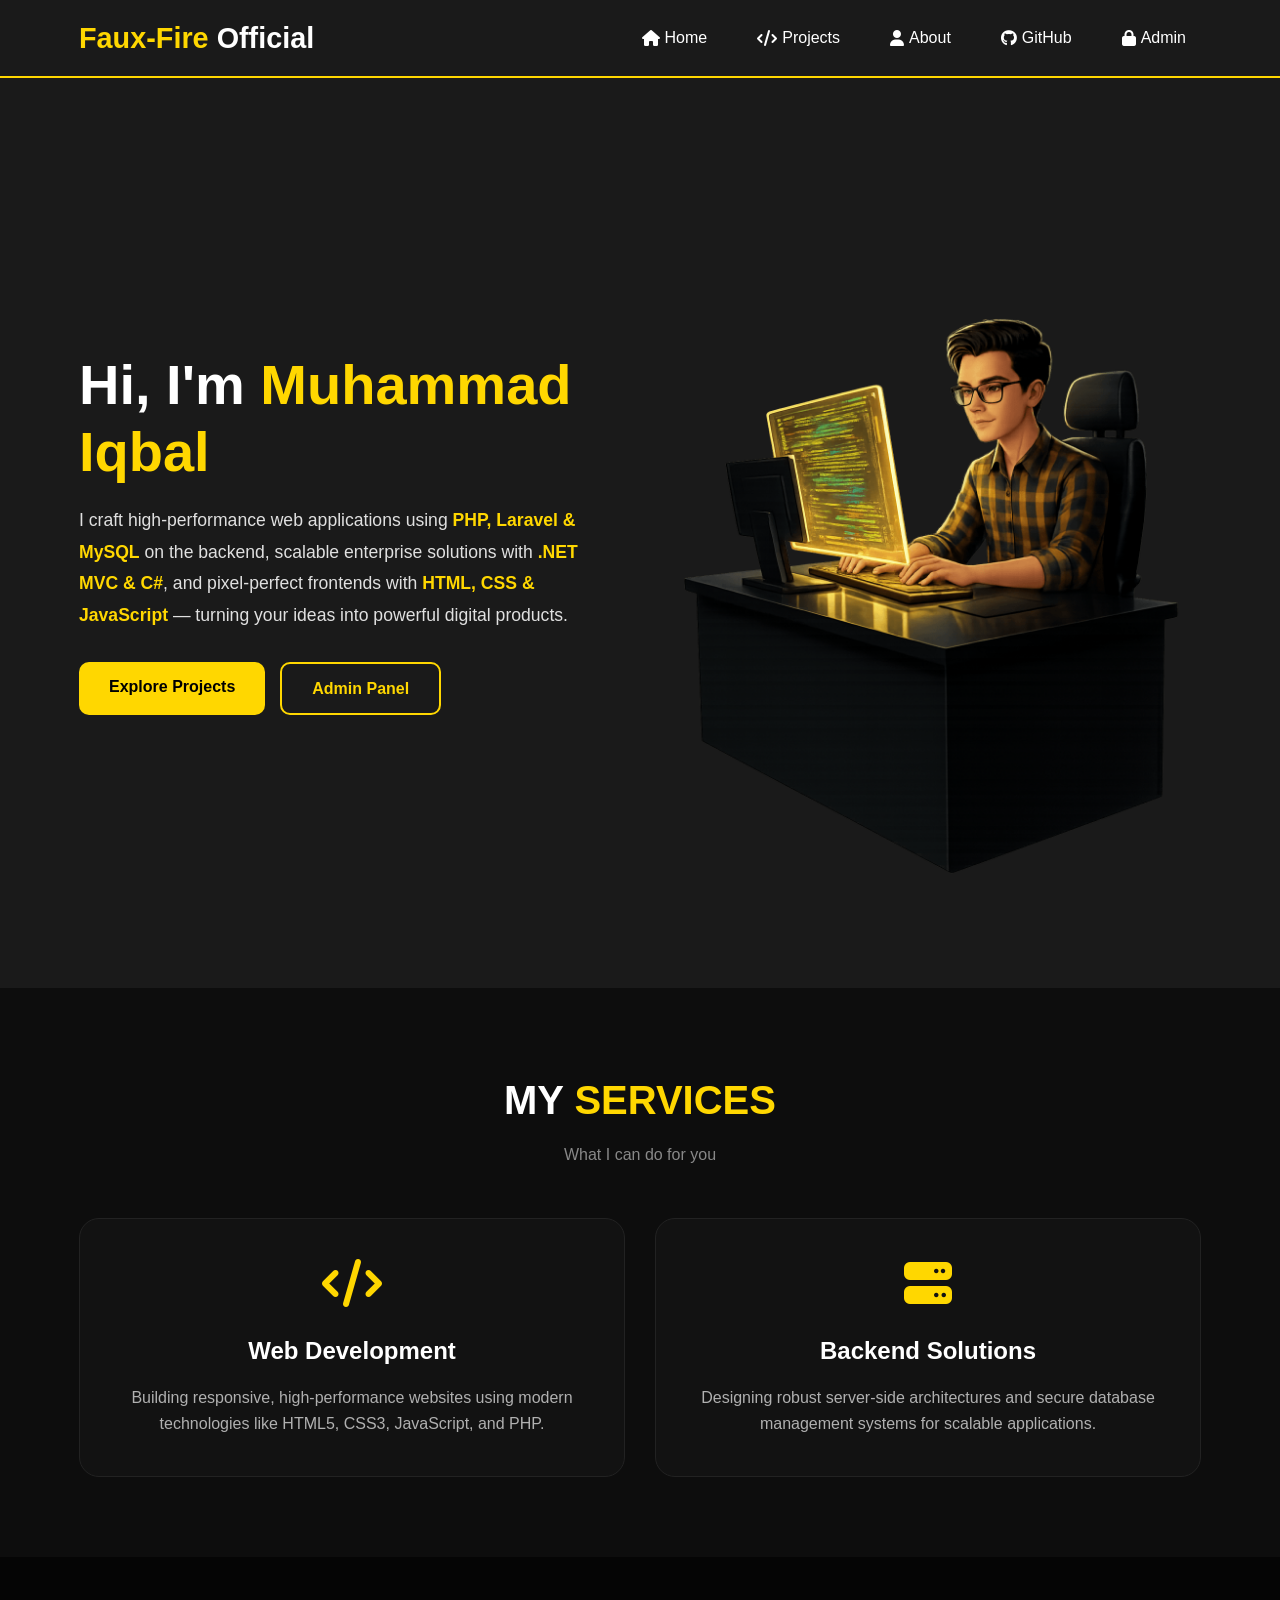
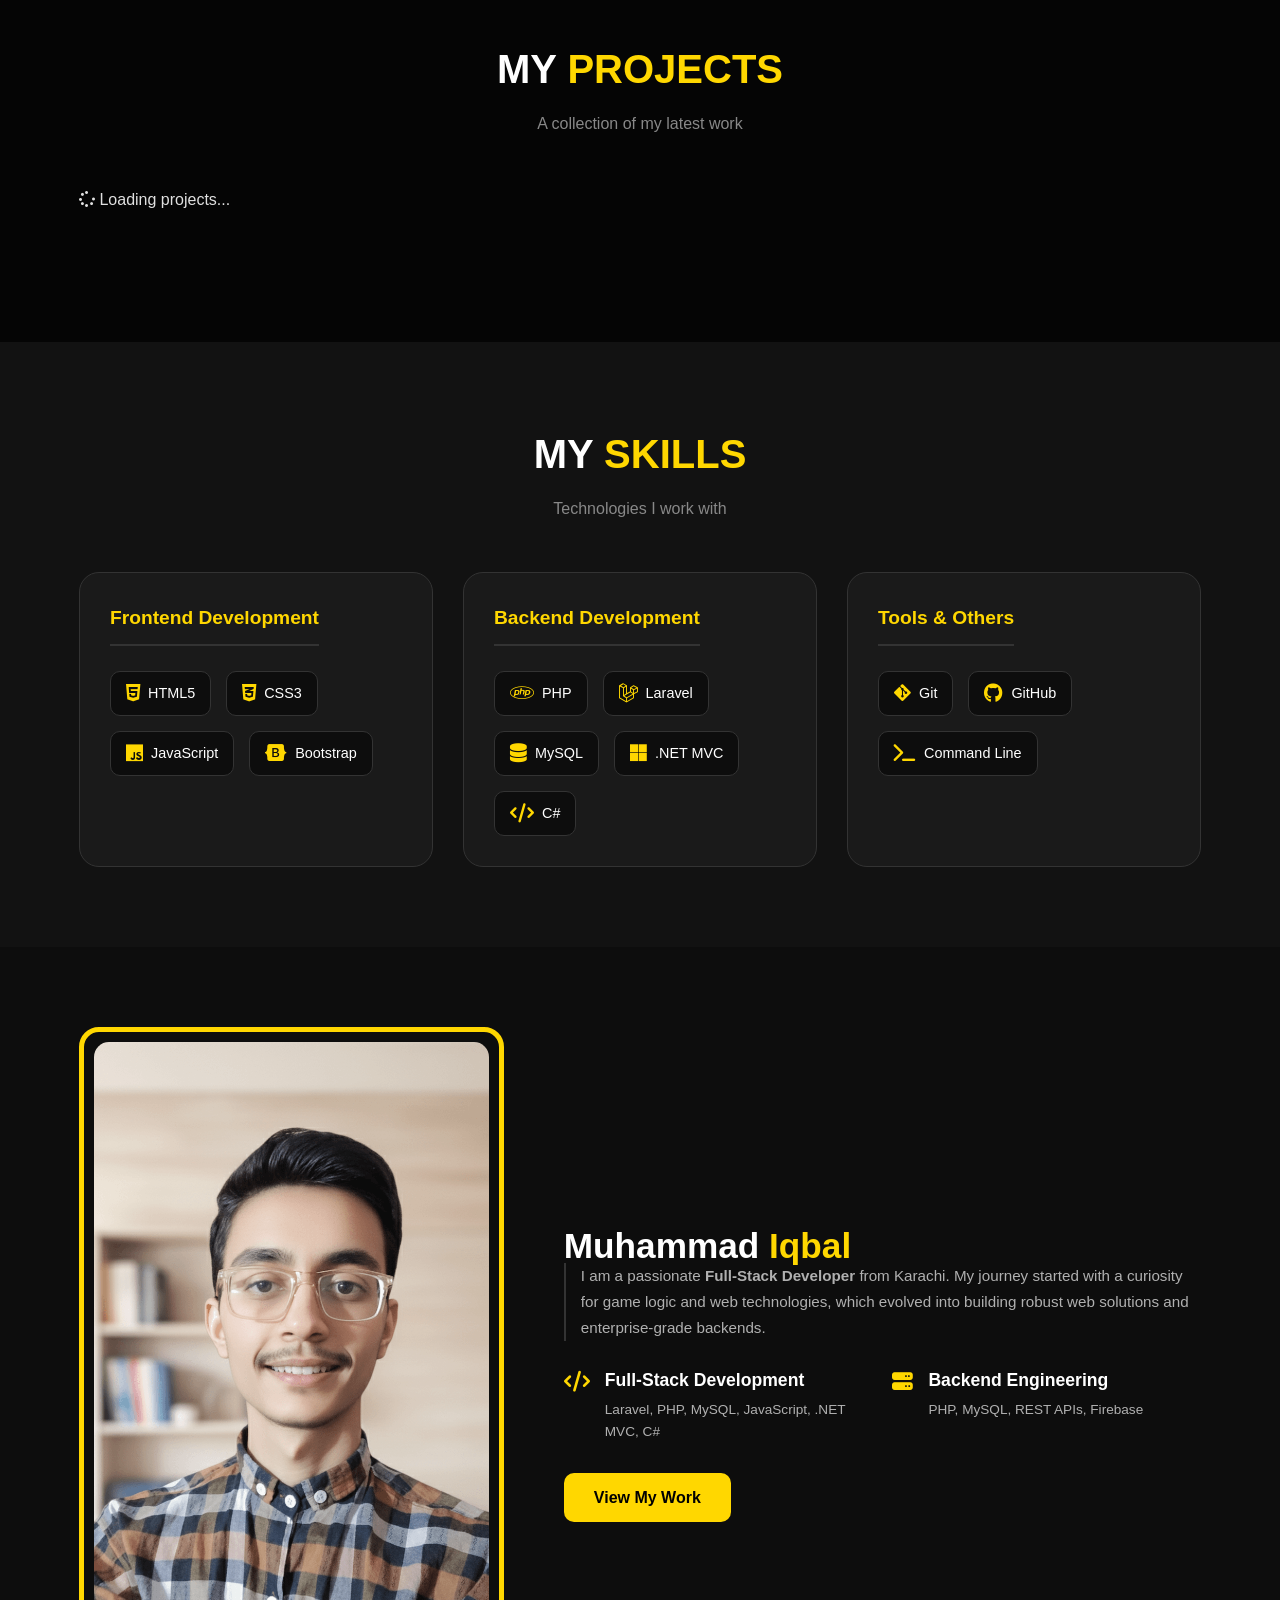
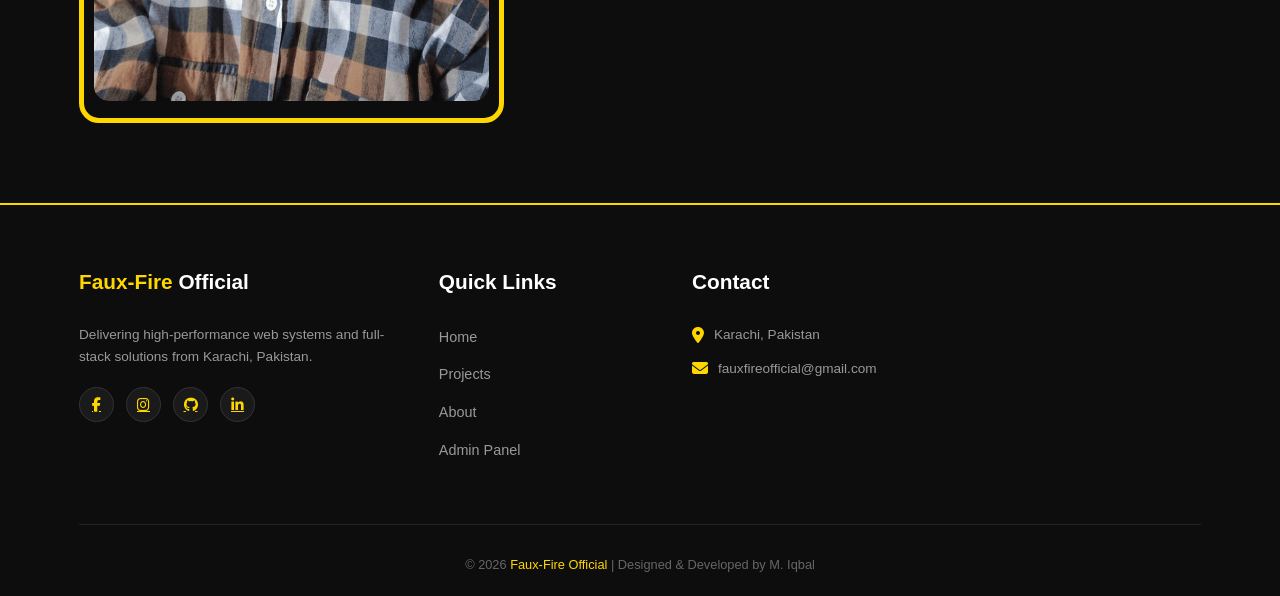
==== index.html @ 1a86672d "Comment out developer title in index.html" ====
<!DOCTYPE html>
<html lang="en">

<head>
    <meta charset="UTF-8">
    <meta name="viewport" content="width=device-width, initial-scale=1.0">
    <title>Faux-Fire Official | Full-Stack Developer</title>
    <link rel="stylesheet" href="https://cdnjs.cloudflare.com/ajax/libs/font-awesome/6.4.0/css/all.min.css">
    <!-- Firebase SDKs -->
    <script src="https://www.gstatic.com/firebasejs/10.8.0/firebase-app-compat.js"></script>
    <script src="https://www.gstatic.com/firebasejs/10.8.0/firebase-firestore-compat.js"></script>
   <link rel="stylesheet" href="style.css">
</head>
<body>


    <nav class="mobile-bottom-nav">
        <a href="#home" class="mobile-nav-item active" onclick="setActiveNav(this)">
            <i class="fas fa-home"></i>
            <span>Home</span>
        </a>
        <a href="#projects" class="mobile-nav-item" onclick="setActiveNav(this)">
            <i class="fas fa-laptop-code"></i>
            <span>Projects</span>
        </a>
        <a href="contact.html" class="mobile-nav-item" onclick="setActiveNav(this)">
            <i class="fas fa-envelope"></i>
            <span>Contact</span>
        </a>
    </nav>
    <header>
        <div class="container">
            <nav class="navbar">
                <a href="#" class="logo">Faux-Fire<span> Official</span></a>
                <div class="nav-links">
                    <div class="nav-item"><a href="#home" class="nav-link"><i class="fas fa-home"></i> Home</a></div>
                    <div class="nav-item"><a href="#projects" class="nav-link"><i class="fas fa-code"></i> Projects</a></div>
                    <div class="nav-item"><a href="#about" class="nav-link"><i class="fas fa-user"></i> About</a></div>
                    <div class="nav-item"><a href="https://github.com/fauxfireofficial" target="_blank" class="nav-link"><i class="fab fa-github"></i> GitHub</a></div>
                    <div class="nav-item"><a href="admin.html" class="nav-link"><i class="fas fa-lock"></i> Admin</a></div>
                </div>
            </nav>
        </div>
    </header>

    <section class="hero" id="home">
        <div class="container hero-wrapper">
            <div class="hero-content">
                <!-- <h4>Full-Stack Developer — PHP · Laravel · .NET MVC · C#</h4> -->
                <h1>Hi, I'm <span class="highlight">Muhammad Iqbal</span></h1>
                <p>I craft high-performance web applications using <span>PHP, Laravel & MySQL</span> on the backend, scalable enterprise solutions with <span>.NET MVC & C#</span>, and pixel-perfect frontends with <span>HTML, CSS & JavaScript</span> — turning your ideas into powerful digital products.</p>
                <div class="hero-btns">
                    <a href="#projects" class="btn primary-btn">Explore Projects</a>
                    <a href="admin.html" class="btn secondary-btn">Admin Panel</a>
                </div>
            </div>
            <div class="hero-image">
                <img src="Assest/bgimage.png" alt="Muhammad Iqbal Developer">
            </div>
        </div>
    </section>

    <section class="services" id="services">
        <div class="container">
            <h2 class="section-title">My <span>Services</span></h2>
            <p class="section-subtitle">What I can do for you</p>
            <div class="services-grid">
                <div class="service-card">
                    <i class="fas fa-code service-icon"></i>
                    <h3>Web Development</h3>
                    <p>Building responsive, high-performance websites using modern technologies like HTML5, CSS3, JavaScript, and PHP.</p>
                </div>

                <div class="service-card">
                    <i class="fas fa-server service-icon"></i>
                    <h3>Backend Solutions</h3>
                    <p>Designing robust server-side architectures and secure database management systems for scalable applications.</p>
                </div>
            </div>
        </div>
    </section>

    <section class="projects" id="projects">
        <div class="container">
            <h2 class="section-title">My <span>Projects</span></h2>
            <p class="section-subtitle">A collection of my latest work</p>
            <div id="projectsGrid" class="projects-grid">
                <div class="loading-spinner"><i class="fas fa-spinner fa-pulse"></i> Loading projects...</div>
            </div>
        </div>
    </section>

    <section class="skills" id="skills">
        <div class="container">
            <h2 class="section-title">My <span>Skills</span></h2>
            <p class="section-subtitle">Technologies I work with</p>
            <div class="skills-wrapper">
                <div class="skill-category">
                    <h3>Frontend Development</h3>
                    <div class="skill-items">
                        <div class="skill-item"><i class="fab fa-html5"></i> <span>HTML5</span></div>
                        <div class="skill-item"><i class="fab fa-css3-alt"></i> <span>CSS3</span></div>
                        <div class="skill-item"><i class="fab fa-js"></i> <span>JavaScript</span></div>
                        <div class="skill-item"><i class="fab fa-bootstrap"></i> <span>Bootstrap</span></div>
                    </div>
                </div>
                <div class="skill-category">
                    <h3>Backend Development</h3>
                    <div class="skill-items">
                        <div class="skill-item"><i class="fab fa-php"></i> <span>PHP</span></div>
                        <div class="skill-item"><i class="fab fa-laravel"></i> <span>Laravel</span></div>
                        <div class="skill-item"><i class="fas fa-database"></i> <span>MySQL</span></div>
                        <div class="skill-item"><i class="fab fa-microsoft"></i> <span>.NET MVC</span></div>
                        <div class="skill-item"><i class="fas fa-code"></i> <span>C#</span></div>
                    </div>
                </div>

                <div class="skill-category">
                    <h3>Tools & Others</h3>
                    <div class="skill-items">
                        <div class="skill-item"><i class="fab fa-git-alt"></i> <span>Git</span></div>
                        <div class="skill-item"><i class="fab fa-github"></i> <span>GitHub</span></div>
                        <div class="skill-item"><i class="fas fa-terminal"></i> <span>Command Line</span></div>
                    </div>
                </div>
            </div>
        </div>
    </section>

    <section class="about" id="about">
        <div class="container about-wrapper">
            <div class="about-image">
                <div class="image-frame">
                    <img src="Assest/MyPhoto.png" alt="Muhammad Iqbal">
                </div>
            </div>
            <div class="about-text">
                <h3 class="my-name">Muhammad <span>Iqbal</span></h3>
                <p>I am a passionate <strong>Full-Stack Developer</strong> from Karachi. My journey started with a curiosity for game logic and web technologies, which evolved into building robust web solutions and enterprise-grade backends.</p>
                <div class="about-details">
                    <div class="detail-item">
                        <i class="fas fa-code"></i>
                        <div><h4>Full-Stack Development</h4><p>Laravel, PHP, MySQL, JavaScript, .NET MVC, C#</p></div>
                    </div>
                    <div class="detail-item">
                        <i class="fas fa-server"></i>
                        <div><h4>Backend Engineering</h4><p>PHP, MySQL, REST APIs, Firebase</p></div>
                    </div>
                </div>
                <a href="#projects" class="btn primary-btn" style="background: #ffd700; color: #000;">View My Work</a>
            </div>
        </div>
    </section>

    <footer class="footer">
        <div class="container">
            <div class="footer-content">
                <div class="footer-column brand-col">
                    <h3><span>Faux-Fire</span> Official</h3>
                    <p>Delivering high-performance web systems and full-stack solutions from Karachi, Pakistan.</p>
                    <div class="social-links">
                        <a href="#"><i class="fab fa-facebook-f"></i></a>
                        <a href="#"><i class="fab fa-instagram"></i></a>
                        <a href="https://github.com/fauxfireofficial"><i class="fab fa-github"></i></a>
                        <a href="#"><i class="fab fa-linkedin-in"></i></a>
                    </div>
                </div>
                <div class="footer-column">
                    <h3>Quick Links</h3>
                    <ul>
                        <li><a href="#home">Home</a></li>
                        <li><a href="#projects">Projects</a></li>
                        <li><a href="#about">About</a></li>
                        <li><a href="admin.html">Admin Panel</a></li>
                    </ul>
                </div>
                <div class="footer-column contact-col">
                    <h3>Contact</h3>
                    <ul>
                        <li><i class="fas fa-map-marker-alt"></i> Karachi, Pakistan</li>
                        <li><i class="fas fa-envelope"></i> fauxfireofficial@gmail.com</li>
                    </ul>
                </div>
            </div>
            <div class="footer-bottom">
                <p>&copy; 2026 <span>Faux-Fire Official</span> | Designed & Developed by M. Iqbal</p>
            </div>
        </div>
    </footer>

    <!-- Modal -->
    <div id="projectModal" class="modal-overlay">
        <div class="modal-content">
            <span class="close-modal" onclick="closeModal()">&times;</span>
            <div class="modal-body">
                <div class="modal-image-container">
                    <button class="slider-btn prev" onclick="moveSlide(-1)">&#10094;</button>
                    <div class="slider-wrapper" id="modalSliderWrapper">
                        <img id="modalImg" class="slide" src="" alt="Preview">
                    </div>
                    <button class="slider-btn next" onclick="moveSlide(1)">&#10095;</button>
                    <div class="slider-dots" id="sliderDots"></div>
                </div>
                <div class="modal-details">
                    <h2 id="modalTitle">Project Name</h2>
                    <p id="modalDesc">Project description</p>
                    <div class="modal-links">
                        <button onclick="viewCurrentSlideFull()" class="modal-btn"><i class="fas fa-search-plus"></i> View Image</button>
                        <a href="#" id="liveLink" target="_blank" class="modal-btn"><i class="fas fa-external-link-alt"></i> Live Demo</a>
                        <a href="#" id="sourceLink" target="_blank" class="modal-btn"><i class="fab fa-github"></i> Source Code</a>
                    </div>
                </div>
            </div>
        </div>
    </div>

    <div id="imageViewer" class="image-viewer-overlay">
        <span class="close-viewer" onclick="closeImageViewer()">&times;</span>
        <img id="fullViewImg" alt="Full Image">
    </div>

    <script>
        // Firebase Config
        const firebaseConfig = {
            apiKey: "AIzaSyAazTEH7dVw_EkA72R1Nt5-1O4diqrFu_I",
            authDomain: "fauxfireofficial-web.firebaseapp.com",
            projectId: "fauxfireofficial-web",
            storageBucket: "fauxfireofficial-web.firebasestorage.app",
            messagingSenderId: "462205052418",
            appId: "1:462205052418:web:910a1c981fce7c7bbc691b",
            measurementId: "G-5E7QB0XD1M"
        };

        firebase.initializeApp(firebaseConfig);
        const db = firebase.firestore();

        let currentProject = null;
        let slideIndex = 1;
        let totalSlides = 1;

        // Load projects from Firestore
        async function loadProjects() {
            const projectsGrid = document.getElementById('projectsGrid');
            projectsGrid.innerHTML = '<div class="loading-spinner"><i class="fas fa-spinner fa-pulse"></i> Loading projects...</div>';
            
            try {
                const querySnapshot = await db.collection('projects').get();
                const projects = [];
                querySnapshot.forEach(doc => {
                    projects.push({ id: doc.id, ...doc.data() });
                });
                
                // Filter hidden projects & sort by order field, then by createdAt
                const visible = projects
                    .filter(p => !p.hidden)
                    .sort((a, b) => {
                        if (a.order && b.order) return a.order - b.order;
                        if (a.order) return -1;
                        if (b.order) return 1;
                        // fallback: newest first via createdAt
                        const aTime = a.createdAt?.seconds || 0;
                        const bTime = b.createdAt?.seconds || 0;
                        return bTime - aTime;
                    });
                
                if(visible.length === 0) {
                    projectsGrid.innerHTML = '<p style="text-align:center; color:#888;">No projects available yet. Check back soon!</p>';
                    return;
                }
                
                projectsGrid.innerHTML = visible.map(project => `
                    <div class="project-card" onclick='openProject(${JSON.stringify(project)})'>
                        <div class="project-img">
                            <div class="badge">${project.tech ? project.tech.split(',')[0].replace('#', '').trim() : 'Project'}</div>
                            <img src="${project.images?.[0] || 'https://via.placeholder.com/300'}" alt="${project.title}" onerror="this.src='https://via.placeholder.com/300'">
                        </div>
                        <div class="project-info">
                            <h3>${escapeHtml(project.title)}</h3>
                            <p>${escapeHtml(project.description?.substring(0, 100) || '')}...</p>
                            <div class="tech-stack">
                                ${project.tech ? project.tech.split(',').map(t => `<span>${escapeHtml(t.trim())}</span>`).join('') : ''}
                            </div>
                        </div>
                    </div>
                `).join('');
            } catch (error) {
                console.error("Error loading projects:", error);
                projectsGrid.innerHTML = '<p style="text-align:center; color:#ff6b6b;">Error loading projects. Please try again later.</p>';
            }
        }

        function escapeHtml(str) {
            if(!str) return '';
            return str.replace(/[&<>]/g, function(m) {
                if(m === '&') return '&amp;';
                if(m === '<') return '&lt;';
                if(m === '>') return '&gt;';
                return m;
            });
        }

        // Open project modal
        function openProject(project) {
            currentProject = project;
            slideIndex = 1;
            totalSlides = project.images?.length || 1;
            
            document.getElementById('modalTitle').innerText = project.title;
            document.getElementById('modalDesc').innerHTML = project.description + '<br><br><span style="color: #ccc;">Interested? Contact: <a href="mailto:fauxfireofficial@gmail.com" style="color:#ffd700;">fauxfireofficial@gmail.com</a></span>';
            
            const liveBtn = document.getElementById('liveLink');
            const sourceBtn = document.getElementById('sourceLink');
            
            liveBtn.href = project.liveUrl || '#';
            liveBtn.style.display = project.liveUrl ? 'inline-flex' : 'none';
            sourceBtn.href = project.sourceUrl || '#';
            sourceBtn.style.display = project.sourceUrl ? 'inline-flex' : 'none';
            
            // Setup slider
            const wrapper = document.querySelector('.slider-wrapper');
            wrapper.innerHTML = '';
            
            if(project.images && project.images.length > 0) {
                project.images.forEach((imgSrc, idx) => {
                    const img = document.createElement('img');
                    img.className = 'slide';
                    img.src = imgSrc;
                    img.alt = `${project.title} ${idx + 1}`;
                    img.onclick = () => viewFullImage(imgSrc);
                    wrapper.appendChild(img);
                });
            }
            
            const slides = wrapper.querySelectorAll('.slide');
            totalSlides = slides.length;
            
            if(totalSlides > 1) {
                document.querySelector('.slider-btn.prev').style.display = 'block';
                document.querySelector('.slider-btn.next').style.display = 'block';
                document.getElementById('sliderDots').style.display = 'flex';
                
                slides.forEach(slide => {
                    slide.style.flex = `0 0 ${100 / totalSlides}%`;
                });
                wrapper.style.width = `${totalSlides * 100}%`;
                
                // Create dots
                const dotsContainer = document.getElementById('sliderDots');
                dotsContainer.innerHTML = '';
                for(let i = 1; i <= totalSlides; i++) {
                    const dot = document.createElement('span');
                    dot.className = 'dot';
                    dot.onclick = () => currentSlide(i);
                    dotsContainer.appendChild(dot);
                }
                showSlides(1);
            } else {
                document.querySelector('.slider-btn.prev').style.display = 'none';
                document.querySelector('.slider-btn.next').style.display = 'none';
                document.getElementById('sliderDots').style.display = 'none';
                wrapper.style.width = '100%';
                if(slides[0]) slides[0].style.flex = '0 0 100%';
            }
            
            document.getElementById('projectModal').style.display = 'block';
            document.body.style.overflow = 'hidden';
        }
        
        function showSlides(n) {
            if(n > totalSlides) slideIndex = 1;
            if(n < 1) slideIndex = totalSlides;
            
            const wrapper = document.querySelector('.slider-wrapper');
            const movePercent = totalSlides > 1 ? -(slideIndex - 1) * (100 / totalSlides) : 0;
            wrapper.style.transform = `translateX(${movePercent}%)`;
            
            const dots = document.querySelectorAll('.dot');
            dots.forEach((dot, idx) => {
                dot.classList.toggle('active', idx === slideIndex - 1);
            });
        }
        
        function moveSlide(step) {
            showSlides(slideIndex += step);
        }
        
        function currentSlide(n) {
            showSlides(slideIndex = n);
        }
        
        function closeModal() {
            document.getElementById('projectModal').style.display = 'none';
            document.body.style.overflow = 'auto';
        }
        
        function viewFullImage(src) {
            document.getElementById('fullViewImg').src = src;
            document.getElementById('imageViewer').style.display = 'flex';
        }
        
        function viewCurrentSlideFull() {
            const slides = document.querySelectorAll('.slide');
            if(slides[slideIndex - 1]) {
                viewFullImage(slides[slideIndex - 1].src);
            }
        }
        
        function closeImageViewer() {
            document.getElementById('imageViewer').style.display = 'none';
        }
        
        window.onclick = function(event) {
            if(event.target === document.getElementById('projectModal')) closeModal();
            if(event.target === document.getElementById('imageViewer')) closeImageViewer();
        }
        
        document.addEventListener('keydown', (e) => {
            if(document.getElementById('projectModal').style.display === 'block') {
                if(e.key === 'ArrowLeft') moveSlide(-1);
                if(e.key === 'ArrowRight') moveSlide(1);
                if(e.key === 'Escape') closeModal();
            }
        });
        
        // Load projects on page load
        loadProjects();
    </script>
</body>
</html>
---- style.css ----
/* ===== GLOBAL RESET & VARIABLES ===== */
* {
    margin: 0;
    padding: 0;
    box-sizing: border-box;
    font-family: 'Segoe UI', Tahoma, Geneva, Verdana, sans-serif;
    transition: all 0.3s ease;
}

:root {
    --primary-color: #ffd700;
    --secondary-color: #f8c300;
    --accent-color: #ff4500;
    --light-color: #f5f5f5;
    --dark-color: #1a1a1a;
    --text-color: #e0e0e0;
    --text-light: #ffffff;
    --text-dark: #000000;
    
    --border-radius: 10px;
    --card-bg: #2a2a2a;
    --border-color: #444444;
    --input-bg: #333333;
    --hover-color: #3a3a3a;
}

body {
    background-color: #121212;
    color: var(--text-color);
    line-height: 1.6;
    overflow-x: hidden;
}

.container {
    width: 90%;
    max-width: 1200px;
    margin: 0 auto;
    padding: 0 15px;
}

/* ===== HEADER & NAVIGATION ===== */
header {
    background-color: var(--dark-color);
    color: var(--text-light);
    position: sticky;
    top: 0;
    z-index: 1000;
  
    border-bottom: 2px solid var(--primary-color);
}

.navbar {
    display: flex;
    justify-content: space-between;
    align-items: center;
    padding: 15px 0;
    position: relative;
}

.logo {
    font-size: 1.8rem;
    font-weight: 700;
    color: var(--primary-color);
    text-decoration: none;
    z-index: 1001;
}

.logo span {
    color: var(--text-light);
}



/* Nav Links for Desktop */
.nav-links {
    display: flex;
    align-items: center;
    gap: 20px;
}

.nav-item {
    position: relative;
}

.nav-link {
    color: var(--text-light);
    text-decoration: none;
    padding: 8px 15px;
    border-radius: var(--border-radius);
    font-weight: 500;
    display: flex;
    align-items: center;
    gap: 5px;
    transition: all 0.3s;
}

.nav-link:hover {
    background-color: var(--primary-color);
    color: var(--text-dark);
}

.dropdown {
    position: absolute;
    top: 100%;
    left: 0;
    background-color: var(--dark-color);
    min-width: 200px;
    
    opacity: 0;
    visibility: hidden;
    transform: translateY(10px);
    transition: all 0.3s;
    z-index: 100;
    border: 1px solid var(--primary-color);
    border-radius: var(--border-radius);
}

.nav-item:hover .dropdown {
    opacity: 1;
    visibility: visible;
    transform: translateY(0);
}

.dropdown a {
    display: block;
    padding: 12px 15px;
    color: var(--text-light);
    text-decoration: none;
    border-bottom: 1px solid #444;
    transition: all 0.3s;
}

.dropdown a:last-child {
    border-bottom: none;
}

.dropdown a:hover {
    background-color: var(--primary-color);
    color: var(--text-dark);
    padding-left: 20px;
}

/* ===== HERO SECTION ===== */
.hero {
    background-color: var(--dark-color);
    padding: 80px 0;
    min-height: 80vh;
    display: flex;
    align-items: center;
    overflow: hidden;
}

.hero-wrapper {
    display: flex;
    align-items: center;
    justify-content: space-between;
    gap: 50px;
}

.hero-content {
    flex: 1;
    display: flex;
    flex-direction: column;
    align-items: flex-start;
    text-align: left;
}

.hero-content h4 {
    color: var(--primary-color);
    font-size: 1.2rem;
    margin-bottom: 15px;
    letter-spacing: 2px;
    text-transform: uppercase;
}

.hero-content h1 {
    color: var(--text-light);
    font-size: 3.5rem;
    line-height: 1.2;
    margin-bottom: 20px;
}

.hero-content .highlight {
    color: var(--primary-color);
   
}

.hero-content p {
    color: var(--text-color);
    font-size: 1.1rem;
    line-height: 1.8;
    margin-bottom: 30px;
    max-width: 600px;
}

.hero-content p span {
    color: var(--primary-color);
    font-weight: 600;
}

/* ===== BUTTONS ===== */
.btn {
    padding: 12px 30px;
    border-radius: var(--border-radius);
    text-decoration: none;
    font-weight: 600;
    transition: all 0.3s ease;
    display: inline-block;
    text-align: center;
}

.primary-btn {
    background-color: var(--primary-color);
    color: var(--text-dark);
}

.primary-btn:hover {
    background-color: var(--secondary-color);
    transform: translateY(-3px);
    
}

.secondary-btn {
    border: 2px solid var(--primary-color);
    color: var(--primary-color);
}

.secondary-btn:hover {
    background-color: var(--primary-color);
    color: var(--text-dark);
    transform: translateY(-3px);
}

.hero-btns {
    display: flex;
    gap: 15px;
    flex-wrap: wrap;
}

/* ===== HERO IMAGE ===== */
.hero-image {
    flex: 1;
    display: flex;
    justify-content: center;
    align-items: center;
}

.hero-image img {
    width: 100%;
    max-width: 500px;
    height: auto;
    object-fit: contain;
    animation: float 4s ease-in-out infinite;
   }

@keyframes float {

    0%,
    100% {
        transform: translateY(0);
    }

    50% {
        transform: translateY(-20px);
    }
}

/* ===== PROJECTS SECTION ===== */
.projects {
    padding: 80px 0;
    background: #050505;
}

.section-title {
    text-align: center;
    color: #fff;
    font-size: 2.5rem;
    margin-bottom: 10px;
    text-transform: uppercase;
    font-weight: 800;
}

.section-title span {
    color: #ffd700;
}

.section-subtitle {
    text-align: center;
    color: #888;
    font-size: 1rem;
    margin-bottom: 50px;
    max-width: 600px;
    margin-left: auto;
    margin-right: auto;
}

.projects-grid {
    display: grid;
    grid-template-columns: repeat(auto-fit, minmax(300px, 1fr));
    gap: 25px;
    margin-bottom: 50px;
}

.project-card {
    background: #111;
    border: 1px solid #222;
    border-radius: 16px;
    overflow: hidden;
    transition: all 0.4s cubic-bezier(0.175, 0.885, 0.32, 1.275);
    position: relative;
    cursor: pointer;
}

.project-card:hover {
    transform: translateY(-10px);
    border-color: #ffd700;
   
}

.project-img {
    width: 100%;
    height: 220px;
    overflow: hidden;
    border-radius: 10px 10px 0 0;
}

.project-img img {
    width: 100%;
    height: 100%;
    object-fit: cover;
    background-color: #1a1a1a;
    transition: transform 0.3s ease;
}

.project-card:hover .project-img img {
    transform: scale(1.1);
}

.badge {
    position: absolute;
    top: 15px;
    left: 15px;
    background: #ffd700;
    color: #000;
    padding: 6px 12px;
    font-size: 0.7rem;
    font-weight: 700;
    border-radius: 20px;
    z-index: 5;
    text-transform: uppercase;
    
}

.project-info {
    padding: 20px;
}

.project-info h3 {
    color: #fff;
    font-size: 1.3rem;
    margin-bottom: 10px;
    font-weight: 600;
}

.project-info p {
    color: #b0b0b0;
    font-size: 0.9rem;
    line-height: 1.6;
    margin-bottom: 15px;
}

.tech-stack {
    display: flex;
    gap: 8px;
    flex-wrap: wrap;
}

.tech-stack span {
    font-size: 0.7rem;
    color: #ffd700;
    background: rgba(255, 215, 0, 0.08);
    padding: 4px 10px;
    border-radius: 6px;
    border: 1px solid rgba(255, 215, 0, 0.2);
    font-weight: 500;
}

.view-all-container {
    text-align: center;
    margin-top: 40px;
}

.view-all-btn {
    display: inline-block;
    padding: 12px 35px;
    background: transparent;
    border: 2px solid #ffd700;
    color: #ffd700;
    text-decoration: none;
    font-weight: 700;
    border-radius: 12px;
    transition: all 0.3s ease;
    text-transform: uppercase;
    letter-spacing: 1px;
}

.view-all-btn:hover {
    background: #ffd700;
    color: #000;
   
    transform: translateY(-2px);
}

/* ===== ABOUT SECTION ===== */
.about {
    padding: 80px 0;
    background: #0d0d0d;
}

.about-wrapper {
    display: flex;
    align-items: center;
    gap: 60px;
}

.about-image {
    flex: 1;
    position: relative;
}

.image-frame {
    border: 5px solid #ffd700;
    border-radius: 20px;
    padding: 10px;
    transition: 0.4s;
    overflow: hidden;
}

.image-frame img {
    width: 100%;
    height: auto;
    border-radius: 15px;
    filter: grayscale(30%);
    transition: transform 0.3s ease;
}

.image-frame:hover img {
    transform: scale(1.05);
}

.about-text {
    flex: 1.5;
}

.about-heading {
    color: #fff;
    font-size: 1.8rem;
    margin-bottom: 5px;
}

.name-box {
    margin-bottom: 20px;
}

.name-box h4 {
    color: #888;
    font-size: 0.85rem;
    text-transform: uppercase;
    letter-spacing: 1px;
    margin-bottom: 5px;
}

.my-name {
    color: #fff;
    font-size: 2.2rem;
    font-weight: 800;
    line-height: 1;
}

.my-name span {
    color: #ffd700;
   
}

.about-text p {
    color: #b0b0b0;
    font-size: 0.95rem;
    border-left: 2px solid #333;
    padding-left: 15px;
    margin-bottom: 25px;
    line-height: 1.7;
}

.about-details {
    display: grid;
    grid-template-columns: 1fr 1fr;
    gap: 20px;
    margin-bottom: 30px;
}

.detail-item {
    display: flex;
    gap: 15px;
    align-items: flex-start;
}

.detail-item i {
    color: #ffd700;
    font-size: 1.3rem;
    margin-top: 5px;
    flex-shrink: 0;
}

.detail-item h4 {
    color: #fff;
    margin-bottom: 5px;
    font-size: 1.1rem;
}

.detail-item p {
    font-size: 0.85rem;
    margin: 0;
    border-left: none;
    padding-left: 0;
    line-height: 1.6;
}

/* ===== MODAL STYLES ===== */
.modal-overlay {
    display: none;
    position: fixed;
    top: 0;
    left: 0;
    width: 100%;
    height: 100%;
    background: rgba(0, 0, 0, 0.85);
    backdrop-filter: blur(8px);
    z-index: 2000;
    overflow-y: auto;
    padding: 20px;
}

.modal-content {
    background: #121212;
    margin: 30px auto;
    width: 95%;
    max-width: 850px;
    border-radius: 20px;
    border: 1px solid rgba(255, 215, 0, 0.3);
    position: relative;
  
    animation: modalPop 0.4s cubic-bezier(0.175, 0.885, 0.32, 1.275);
    overflow: hidden;
}

@keyframes modalPop {
    from {
        transform: scale(0.8);
        opacity: 0;
    }

    to {
        transform: scale(1);
        opacity: 1;
    }
}

.close-modal {
    position: absolute;
    right: 20px;
    top: 15px;
    color: #000;
   background-color: #f8c300;
    font-size: 30px;
    font-weight: bold;
    cursor: pointer;
    z-index: 100;
    transition: 0.3s;
    width: 40px;
    height: 40px;
    
    display: flex;
    align-items: center;
    justify-content: center;
    border-radius: 50%;
}

.close-modal:hover {
    background: #ff4444;
    color: white;
}

/* ===== MODAL SLIDER ===== */
.modal-image-container {
    position: relative;
    overflow: hidden;
    width: 100%;
    height: 300px;
    background: #000;
    border-bottom: 2px solid #1a1a1a;
}

.slider-wrapper {
    display: flex;
    transition: transform 0.5s ease-in-out;
    width: 100%;
    height: 100%;
}

.slide {
    flex: 0 0 100%;
    width: 100%;
    height: 100%;
    object-fit: contain;
}

.slider-btn {
    position: absolute;
    top: 50%;
    transform: translateY(-50%);
    background: rgba(255, 215, 0, 0.2);
    color: #ffd700;
    border: 1px solid rgba(255, 215, 0, 0.5);
    padding: 12px 10px;
    cursor: pointer;
    z-index: 10;
    font-size: 20px;
    border-radius: 8px;
    transition: 0.3s;
    display: none;
}

.slider-btn:hover {
    background: #ffd700;
    color: #000;
}

.prev {
    left: 10px;
}

.next {
    right: 10px;
}

.slider-dots {
    position: absolute;
    bottom: 15px;
    width: 100%;
    text-align: center;
    z-index: 5;
    display: none;
    justify-content: center;
    align-items: center;
    gap: 8px;
}

.dot {
    height: 10px;
    width: 10px;
    background-color: rgba(255, 255, 255, 0.3);
    border-radius: 50%;
    cursor: pointer;
    transition: 0.3s;
}

.dot.active {
    background-color: #ffd700;
    transform: scale(1.3);
   
}

/* ===== MODAL DETAILS ===== */
.modal-details {
    padding: 25px;
    text-align: center;
}

.modal-details h2 {
    color: #ffd700;
    font-size: 1.8rem;
    margin-bottom: 15px;
    text-transform: uppercase;
    letter-spacing: 1px;
}

.modal-details p {
    color: #b0b0b0;
    line-height: 1.6;
    font-size: 1rem;
    margin-bottom: 25px;
    max-width: 650px;
    margin-left: auto;
    margin-right: auto;
}

.modal-links {
    display: flex;
    justify-content: center;
    gap: 15px;
    flex-wrap: wrap;
    margin-top: 10px;
}

.modal-btn {
    padding: 10px 20px;
    border-radius: 50px;
    text-decoration: none;
    font-weight: 700;
    font-size: 0.8rem;
    display: flex;
    align-items: center;
    gap: 8px;
    transition: all 0.4s cubic-bezier(0.4, 0, 0.2, 1);
    text-transform: uppercase;
    letter-spacing: 1px;
    background: transparent;
    border: 2px solid #ffd700;
    color: #ffd700;
    cursor: pointer;
}

.modal-btn:hover {
    background: #ffd700;
    color: #000;
    transform: translateY(-3px);
}

.modal-btn i {
    font-size: 0.9rem;
}

/* ===== IMAGE VIEWER ===== */
.image-viewer-overlay {
    display: none;
    position: fixed;
    top: 0;
    left: 0;
    width: 100%;
    height: 100%;
    background: rgba(0, 0, 0, 0.95);
    z-index: 3000;
    justify-content: center;
    align-items: center;
    cursor: zoom-out;
}

.image-viewer-overlay img {
    max-width: 90%;
    max-height: 90%;
    border: 3px solid #ffd700;
    border-radius: 10px;
    animation: zoomIn 0.3s ease;
}

@keyframes zoomIn {
    from {
        transform: scale(0.7);
        opacity: 0;
    }

    to {
        transform: scale(1);
        opacity: 1;
    }
}

.close-viewer {
    position: absolute;
    top: 20px;
    right: 30px;
    color: white;
    font-size: 40px;
    font-weight: bold;
    cursor: pointer;
}

/* ===== FOOTER ===== */
.footer {
    background: #0d0d0d;
    padding: 60px 0 20px;
    border-top: 2px solid #ffd700;
}

.footer-content {
    display: grid;
    grid-template-columns: 1.5fr 1fr 1fr 1.2fr;
    gap: 40px;
    margin-bottom: 50px;
}

.footer-column h3 {
    color: #ffffff;
    margin-bottom: 25px;
    font-size: 1.3rem;
}

.footer-column h3 span {
    color: #ffd700;
}

.brand-col p {
    color: #999;
    line-height: 1.6;
    font-size: 0.85rem;
}

.footer-column ul {
    list-style: none;
    padding: 0;
}

.footer-column ul li {
    margin-bottom: 12px;
}

.footer-column ul li a {
    color: #999;
    text-decoration: none;
    transition: 0.3s ease;
    font-size: 0.9rem;
}

.footer-column ul li a:hover {
    color: #ffd700;
    padding-left: 5px;
}

.contact-col li {
    color: #999;
    font-size: 0.85rem;
    display: flex;
    align-items: center;
    gap: 10px;
    margin-bottom: 12px;
}

.contact-col i {
    color: #ffd700;
    font-size: 1rem;
}

.social-links {
    margin-top: 20px;
    display: flex;
    gap: 12px;
}

.social-links a {
    width: 35px;
    height: 35px;
    background: #1a1a1a;
    display: flex;
    align-items: center;
    justify-content: center;
    color: #ffd700;
    border-radius: 50%;
    transition: 0.4s;
    border: 1px solid #333;
    font-size: 0.9rem;
}

.social-links a:hover {
    background: #ffd700;
    color: #000;
    transform: translateY(-5px);
}

.footer-bottom {
    text-align: center;
    padding-top: 30px;
    border-top: 1px solid #222;
    color: #666;
    font-size: 0.8rem;
}

.footer-bottom span {
    color: #ffd700;
}

/* ===== FORM STYLES ===== */
input,
textarea,
select {
    background-color: var(--input-bg);
    color: var(--text-color);
    border: 1px solid var(--border-color);
    border-radius: var(--border-radius);
    padding: 12px;
    font-size: 16px;
    transition: all 0.3s;
    width: 100%;
}

input:focus,
textarea:focus,
select:focus {
    outline: none;
    border-color: var(--primary-color);
   
}

input::placeholder,
textarea::placeholder {
    color: #aaa;
}

/* ===== UTILITY CLASSES ===== */
.fade-in {
    opacity: 0;
    transform: translateY(20px);
    animation: fadeInUp 0.8s forwards;
}

@keyframes fadeInUp {
    to {
        opacity: 1;
        transform: translateY(0);
    }
}

.error {
    color: var(--accent-color);
    background: #332222;
    padding: 10px;
    border-radius: var(--border-radius);
    font-size: 0.9rem;
    margin-bottom: 15px;
    text-align: center;
    border: 1px solid var(--accent-color);
}

.success {
    color: var(--primary-color);
    background-color: #333300;
    padding: 10px;
    border-radius: 5px;
    font-size: 0.9rem;
    margin-bottom: 15px;
    border: 1px solid var(--primary-color);
}

/* ============================= */
/* ===== RESPONSIVE DESIGN ===== */
/* ============================= */

/* ----- LAPTOP (992px - 1200px) ----- */
@media (max-width: 1200px) {
    .hero-content h1 {
        font-size: 3rem;
    }

    .section-title {
        font-size: 2.2rem;
    }

    .about-wrapper {
        gap: 50px;
    }
}

/* ----- TABLET (768px - 992px) ----- */
@media (max-width: 992px) {
    .container {
        width: 95%;
    }

    /* Hero Section */
    .hero-wrapper {
        flex-direction: column;
        text-align: center;
        gap: 40px;
    }

    .hero-content {
        align-items: center;
        text-align: center;
    }

    .hero-content h1 {
        font-size: 2.8rem;
    }

    .hero-content p {
        max-width: 100%;
    }

    .hero-btns {
        justify-content: center;
    }

    .hero-image img {
        max-width: 400px;
        margin-top: 0;
    }

    /* About Section */
    .about-wrapper {
        flex-direction: column;
        gap: 40px;
    }

    .about-text {
        text-align: center;
    }

    .about-text p {
        border-left: none;
        padding-left: 0;
    }

    /* Footer */
    .footer-content {
        grid-template-columns: repeat(2, 1fr);
        gap: 30px;
    }

    /* Modal */
    .modal-content {
        width: 90%;
    }
}

/* ----- MOBILE & SMALL TABLET (576px - 768px) ----- */
@media (max-width: 768px) {



    .nav-links {
        position: fixed;
        top: 0;
        right: -100%;
        width: 80%;
        max-width: 400px;
        height: 100vh;
        background-color: var(--dark-color);
        flex-direction: column;
        justify-content: flex-start;
        padding-top: 100px;
        padding-left: 30px;
        transition: right 0.5s ease;
       
        z-index: 1000;
        overflow-y: auto;
    }

    .nav-links.active {
        right: 0;
    }

    .nav-item {
        width: 100%;
        margin-bottom: 15px;
    }

    .nav-link {
        width: 100%;
        padding: 12px 20px;
        justify-content: flex-start;
    }

    .dropdown {
        position: static;
        opacity: 1;
        visibility: visible;
        transform: none;
        display: none;
        background-color: #252525;
        margin-top: 5px;
        border-radius: 8px;
        
    }

    .nav-item:hover .dropdown {
        display: block;
    }

    .dropdown a {
        padding: 10px 20px;
        border-bottom: 1px solid #333;
    }

    /* Hero Section */
    .hero {
        padding: 60px 0;
        min-height: auto;
    }

    .hero-content h1 {
        font-size: 2.3rem;
    }

    .hero-content h4 {
        font-size: 1rem;
    }

    .hero-content p {
        font-size: 1rem;
    }

    .hero-btns {
        flex-direction: column;
        width: 100%;
        gap: 10px;
    }

    .btn {
        width: 100%;
        padding: 15px 30px;
    }

    /* Projects Section */
    .projects {
        padding: 60px 0;
    }

    .section-title {
        font-size: 2rem;
    }

    .section-subtitle {
        font-size: 0.95rem;
        margin-bottom: 40px;
    }

    .projects-grid {
        grid-template-columns: 1fr;
        gap: 20px;
    }

    .project-img {
        height: 200px;
    }

    /* About Section */
    .about {
        padding: 60px 0;
    }

    .about-heading {
        font-size: 1.6rem;
    }

    .my-name {
        font-size: 1.8rem;
    }

    .about-details {
        grid-template-columns: 1fr;
        gap: 15px;
    }

    /* Modal */
    .modal-image-container {
        height: 250px;
    }

    .modal-details {
        padding: 20px;
    }

    .modal-details h2 {
        font-size: 1.5rem;
    }

    .modal-links {
        flex-direction: column;
        gap: 10px;
    }

    .modal-btn {
        width: 100%;
        justify-content: center;
    }

    /* Footer */
    .footer {
        padding: 50px 0 20px;
    }

    .footer-content {
        grid-template-columns: repeat(3, 1fr);
        gap: 5px;
    }

    .brand-col {
        grid-column: 1 / -1;
        text-align: center;
    }

    .contact-col {
        grid-column: auto;
        text-align: left;
    }

    .footer-column h3 {
        padding-top: 20px;
        font-size: 0.9rem;
        /* Smaller headings for tight space */
    }

    .footer-column ul li a,
    .contact-col li {
        font-size: 0.75rem;
        /* Smaller text */
    }
}

/* ----- SMALL MOBILE (Below 576px) ----- */
@media (max-width: 576px) {
    .container {
        width: 97%;
        padding: 0 10px;
    }


    .nav-links {
        display: none !important;
        /* Hide desktop nav on mobile */
    }

    /* Logo */
    .logo {
        font-size: 1.5rem;
        z-index: -1;
    }

    /* Hero Section */
    .hero {
        padding: 50px 0;
        min-height: auto;
    }

    .hero-content h1 {
        font-size: 1.8rem;
    }

    .hero-content p {
        font-size: 0.9rem;
    }

    /* General Sections */
    .section-title {
        font-size: 1.6rem;
    }

    /* Project Cards */
    .project-info h3 {
        font-size: 1.2rem;
    }

    .project-info p {
        font-size: 0.85rem;
    }

    /* About Section */
    .about-text p {
        font-size: 0.9rem;
    }

    .my-name {
        font-size: 1.6rem;
    }

    /* Buttons */
    .view-all-btn {
        padding: 10px 25px;
        font-size: 0.8rem;
    }

    /* Modal */
    .modal-content {
        width: 95%;
        margin: 20px auto;
        margin-bottom: 80px;
        /* Add space for bottom nav */
    }

    .close-modal {
        width: 35px;
        height: 35px;
        font-size: 25px;
        right: 15px;
        top: 10px;
       background-color: #f8c300;
       color:rgba(0, 0, 0, 0.95);
        
    }

    /* Image Viewer */
    .close-viewer {
        font-size: 35px;
        right: 20px;
        top: 15px;
        
    }

}

/* ===== MOBILE BOTTOM NAVIGATION ===== */
.mobile-bottom-nav {
    display: none;
    /* Hidden on desktop */
    position: fixed;
    bottom: 0;
    left: 0;
    width: 100%;
    background-color: #1a1a1a;
    border-top: 1px solid #333;
    z-index: 2000;
    padding: 10px 0;
    justify-content: space-around;
    align-items: center;
   
}

.mobile-nav-item {
    display: flex;
    flex-direction: column;
    align-items: center;
    color: #999;
    text-decoration: none;
    font-size: 0.75rem;
    background: none;
    border: none;
    cursor: pointer;
    position: relative;
}

.mobile-nav-item i {
    font-size: 1.2rem;
    margin-bottom: 4px;
    color: #999;
    transition: 0.3s;
}

.mobile-nav-item.active,
.mobile-nav-item:hover {
    color: #ffd700;
}

.mobile-nav-item.active i,
.mobile-nav-item:hover i {
    color: #ffd700;
}

/* Mobile Projects Dropdown */
.mobile-projects-dropdown {
    display: none;
    position: fixed;
    bottom: 70px;
    /* Above the nav bar */
    left: 50%;
    transform: translateX(-50%);
    width: 90%;
    background-color: #222;
    border: 1px solid #333;
    border-radius: 12px;
    padding: 10px;
   
    z-index: 1999;
}

.mobile-projects-dropdown.show {
    display: block;
    animation: slideUp 0.3s ease-out;
}

@keyframes slideUp {
    from {
        transform: translate(-50%, 20px);
        opacity: 0;
    }

    to {
        transform: translate(-50%, 0);
        opacity: 1;
    }
}

.mobile-dropdown-link {
    display: block;
    padding: 12px 15px;
    color: #fff;
    text-decoration: none;
    border-bottom: 1px solid #333;
    transition: 0.2s;
}

.mobile-dropdown-link:last-child {
    border-bottom: none;
}

.mobile-dropdown-link:hover {
    background-color: #333;
    color: #ffd700;
    padding-left: 20px;
}

/* Show bottom nav only on mobile */
@media (max-width: 768px) {
    .mobile-bottom-nav {
        display: flex;
    }

    /* Add padding to body to prevent content being hidden behind nav */
    body {
        padding-bottom: 60px;
    }

}

/* ----- EXTRA SMALL MOBILE (Below 400px) ----- */
@media (max-width: 400px) {

    /* Hero Section */
    .hero-content h1 {
        font-size: 1.6rem;
    }

    /* Sections */
    .section-title {
        font-size: 1.4rem;
    }

    /* Buttons */
    .btn {
        padding: 12px 20px;
        font-size: 0.9rem;
    }

    /* Project Cards */
    .project-img {
        height: 180px;
    }

    .badge {
        font-size: 0.65rem;
        padding: 5px 10px;
    }

    /* Modal */
    .modal-image-container {
        height: 200px;
    }

    .modal-details h2 {
        font-size: 1.3rem;
    }
}


/* ===== SERVICES SECTION ===== */
.services {
    padding: 80px 0;
    background-color: #0d0d0d;
}

.services-grid {
    display: grid;
    grid-template-columns: repeat(auto-fit, minmax(300px, 1fr));
    gap: 30px;
    margin-top: 50px;
}

.service-card {
    background: #121212;
    padding: 40px 30px;
    border-radius: 20px;
    border: 1px solid #222;
    text-align: center;
    transition: all 0.4s ease;
    position: relative;
    overflow: hidden;
    z-index: 1;
}

.service-card::before {
    content: '';
    position: absolute;
    top: 0;
    left: 0;
    width: 100%;
    height: 100%;
    background: linear-gradient(135deg, rgba(255, 215, 0, 0.1), transparent);
    opacity: 0;
    transition: 0.4s;
    z-index: -1;
}

.service-card:hover {
    transform: translateY(-10px);
    border-color: #ffd700;
}

.service-card:hover::before {
    opacity: 1;
}

.service-icon {
    font-size: 3rem;
    color: #ffd700;
    margin-bottom: 25px;
    display: inline-block;
}

.service-card h3 {
    color: #fff;
    font-size: 1.5rem;
    margin-bottom: 15px;
}

.service-card p {
    color: #b0b0b0;
    line-height: 1.6;
}

/* ===== SKILLS SECTION ===== */
.skills {
    padding: 80px 0;
    background-color: #121212;
}

.skills-wrapper {
    display: grid;
    grid-template-columns: repeat(auto-fit, minmax(250px, 1fr));
    gap: 30px;
    margin-top: 50px;
}

.skill-category {
    background: #1a1a1a;
    padding: 30px;
    border-radius: 20px;
    border: 1px solid #333;
}

.skill-category h3 {
    color: #ffd700;
    font-size: 1.2rem;
    margin-bottom: 25px;
    border-bottom: 2px solid #333;
    padding-bottom: 10px;
    display: inline-block;
}

.skill-items {
    display: flex;
    flex-wrap: wrap;
    gap: 15px;
}

.skill-item {
    display: flex;
    align-items: center;
    gap: 8px;
    background: #0d0d0d;
    padding: 10px 15px;
    border-radius: 10px;
    border: 1px solid #333;
    transition: 0.3s;
}

.skill-item:hover {
    border-color: #ffd700;
    transform: translateY(-3px);
}

.skill-item i {
    color: #ffd700;
    font-size: 1.2rem;
}

.skill-item span {
    color: #fff;
    font-size: 0.9rem;
    font-weight: 500;
}

/* ===== EXPERIENCE SECTION ===== */
.experience {
    padding: 80px 0;
    background: #050505;
}

.timeline {
    position: relative;
    max-width: 800px;
    margin: 50px auto 0;
}

.timeline::after {
    content: '';
    position: absolute;
    width: 2px;
    background: #333;
    top: 0;
    bottom: 0;
    left: 50%;
    margin-left: -1px;
}

.timeline-item {
    padding: 10px 40px;
    position: relative;
    width: 50%;
    box-sizing: border-box;
}

.timeline-item::after {
    content: '';
    position: absolute;
    width: 20px;
    height: 20px;
    background: #ffd700;
    border: 4px solid #0d0d0d;
    top: 15px;
    border-radius: 50%;
    z-index: 1;
}

.left {
    left: 0;
}

.right {
    left: 50%;
}

.left::after {
    right: -10px;
}

.right::after {
    left: -10px;
}

.timeline-content {
    padding: 20px 30px;
    background: #1a1a1a;
    position: relative;
    border-radius: 15px;
    border: 1px solid #333;
    transition: 0.3s;
}

.timeline-content:hover {
    border-color: #ffd700;
    transform: translateY(-5px);
}

.timeline-date {
    color: #ffd700;
    font-size: 0.9rem;
    font-weight: 700;
    margin-bottom: 10px;
    display: block;
}

.timeline-content h3 {
    color: #fff;
    font-size: 1.3rem;
    margin-bottom: 5px;
}

.timeline-content h4 {
    color: #999;
    font-size: 1rem;
    margin-bottom: 15px;
}

.timeline-content p {
    color: #b0b0b0;
    font-size: 0.9rem;
    line-height: 1.6;
}

/* Responsive Timeline */
@media screen and (max-width: 600px) {
    .timeline::after {
        left: 31px;
    }

    .timeline-item {
        width: 100%;
        padding-left: 70px;
        padding-right: 25px;
    }

    .timeline-item::before {
        left: 60px;
        border: medium solid white;
        border-width: 10px 10px 10px 0;
        border-color: transparent white transparent transparent;
    }

    .left::after,
    .right::after {
        left: 21px;
    }

    .right {
        left: 0%;
    }
}

/* ===== CONTACT PAGE STYLES ===== */
.contact-page {
    padding: 80px 0;
    min-height: 80vh;
    background-color: #0d0d0d;
    display: flex;
    align-items: center;
}

.section-header {
    text-align: center;
    margin-bottom: 50px;
}

.section-header h2 {
    font-size: 2.5rem;
    color: #fff;
    margin-bottom: 10px;
    text-transform: uppercase;
    font-weight: 800;
}

.section-header h2 span {
    color: var(--primary-color);
}

.section-header p {
    color: #888;
    font-size: 1.1rem;
}

#contact-form {
    max-width: 700px;
    margin: 0 auto;
    background: #1a1a1a;
    padding: 40px;
    border-radius: 20px;
    border: 1px solid #333;
   
}

.form-grid {
    display: grid;
    grid-template-columns: 1fr 1fr;
    gap: 20px;
}

.input-group {
    margin-bottom: 20px;
}

.input-group label {
    display: block;
    color: #fff;
    margin-bottom: 8px;
    font-size: 0.9rem;
    font-weight: 500;
}

.input-group input,
.input-group textarea {
    width: 100%;
    background: #0d0d0d;
    border: 1px solid #333;
    color: #fff;
    padding: 12px 15px;
    border-radius: 8px;
    font-size: 1rem;
    transition: 0.3s;
}

.input-group input:focus,
.input-group textarea:focus {
    border-color: var(--primary-color);
    outline: none;
  
}

.input-group small {
    display: block;
    color: #666;
    margin-top: 5px;
    font-size: 0.8rem;
}

.file-input {
    padding: 10px;
    cursor: pointer;
}

.file-input::-webkit-file-upload-button {
    background: #333;
    color: #fff;
    border: none;
    padding: 8px 15px;
    border-radius: 5px;
    margin-right: 10px;
    cursor: pointer;
    transition: 0.3s;
}

.file-input::-webkit-file-upload-button:hover {
    background: var(--primary-color);
    color: #000;
}

/* Form Messages */
.success-msg {
    background: rgba(46, 204, 113, 0.1);
    border: 1px solid #2ecc71;
    color: #2ecc71;
    padding: 15px;
    border-radius: 8px;
    margin-top: 20px;
    text-align: center;
    font-weight: 500;
}

.error-msg {
    background: rgba(231, 76, 60, 0.1);
    border: 1px solid #e74c3c;
    color: #e74c3c;
    padding: 15px;
    border-radius: 8px;
    margin-top: 20px;
    text-align: center;
    font-weight: 500;
}
.form-helper {
    font-size: 0.75rem; /* Chota size */
    color: #888; /* Halka gray color */
    margin-top: 5px; /* Input se thora fasla */
    font-style: italic; /* Thora stylish */
    display: block;
}

/* Responsive Form */
@media (max-width: 768px) {
    .form-grid {
        grid-template-columns: 1fr;
        gap: 0;
    }

    #contact-form {
        padding: 25px;
    }

    .section-header h2 {
        font-size: 2rem;
    }
}
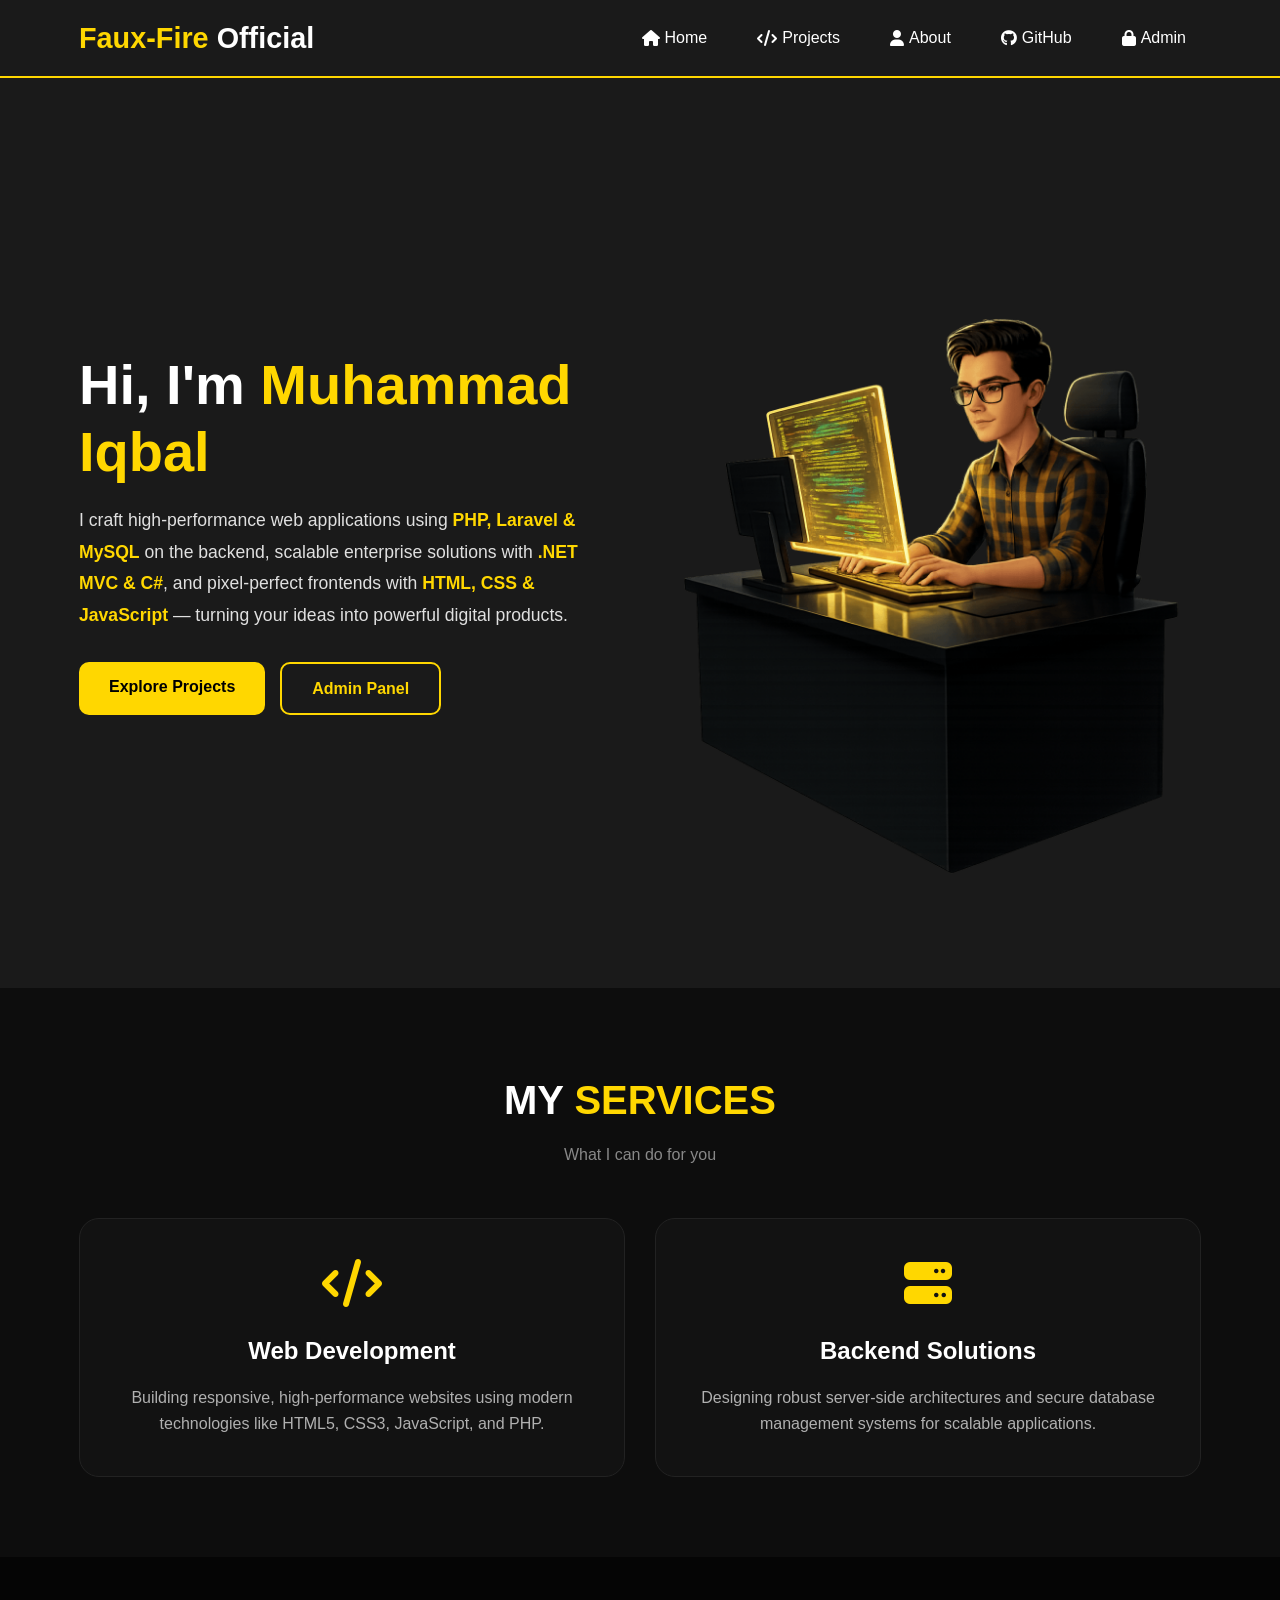
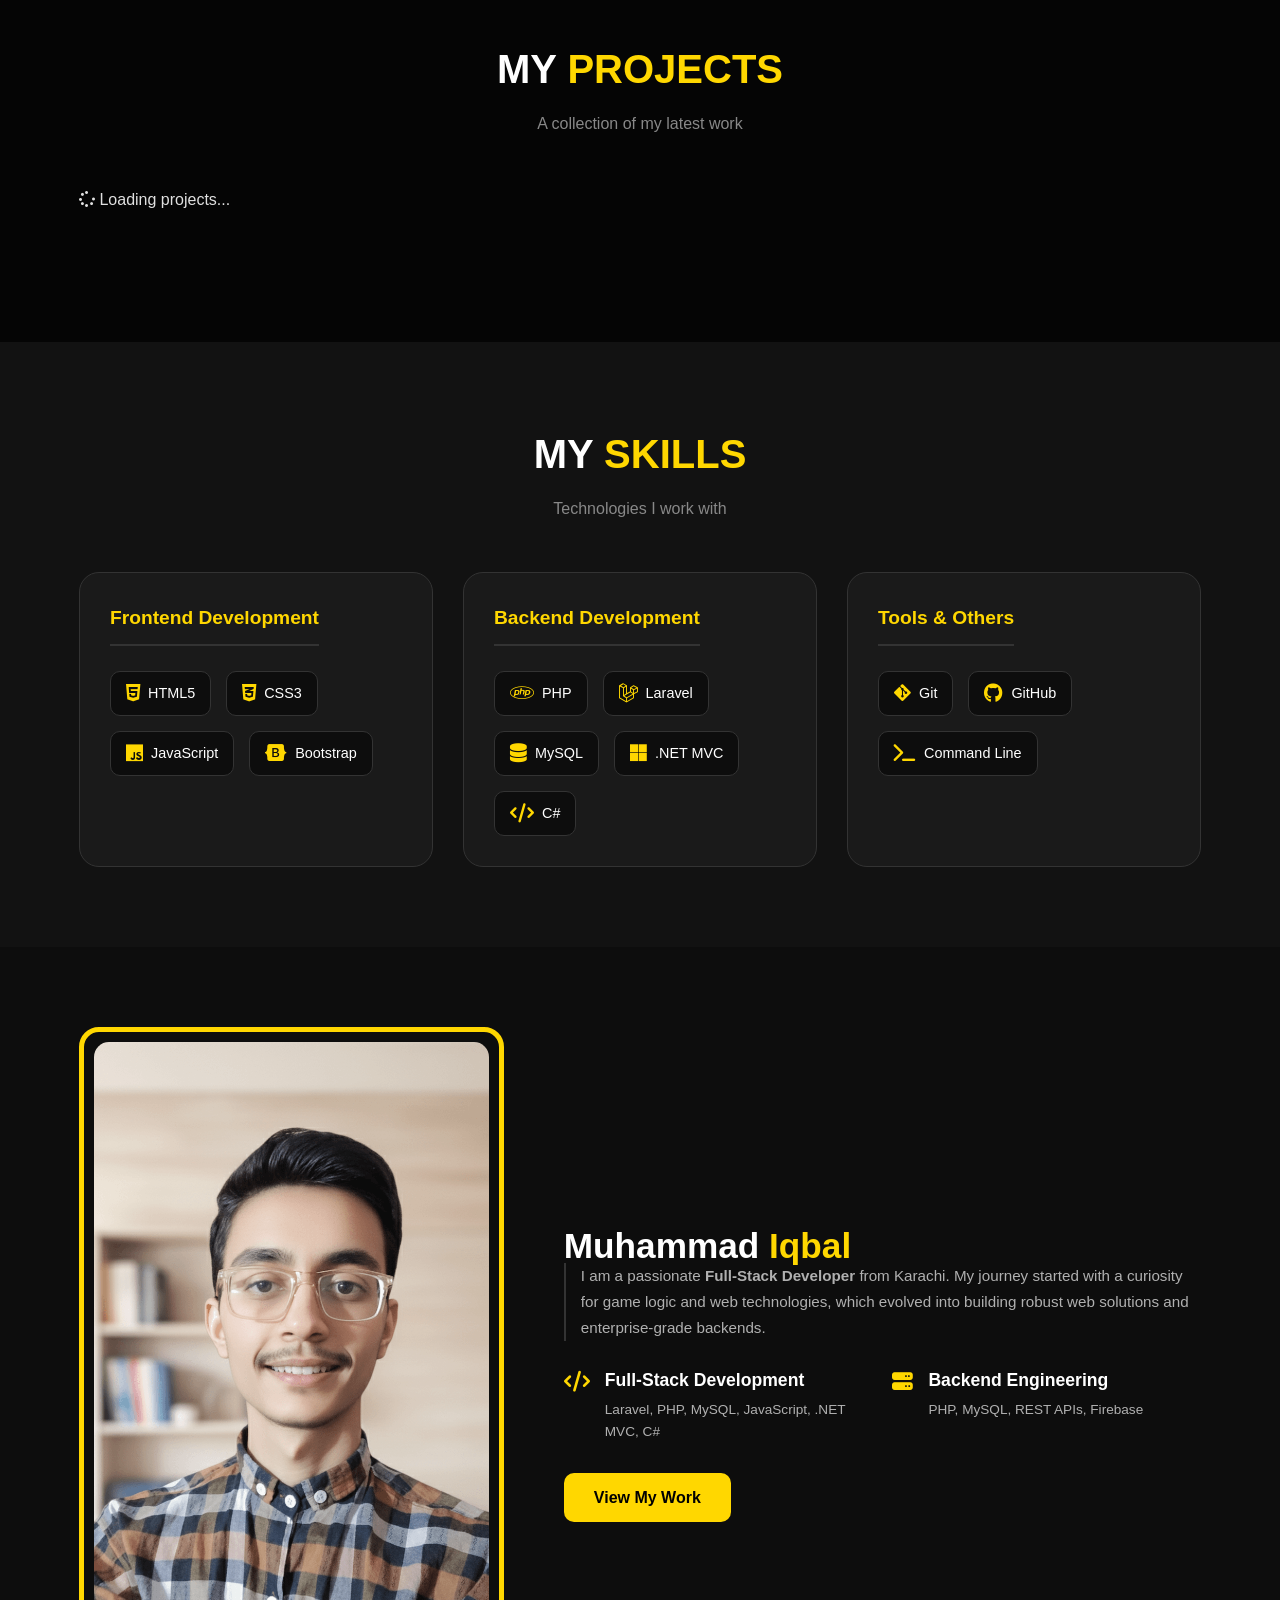
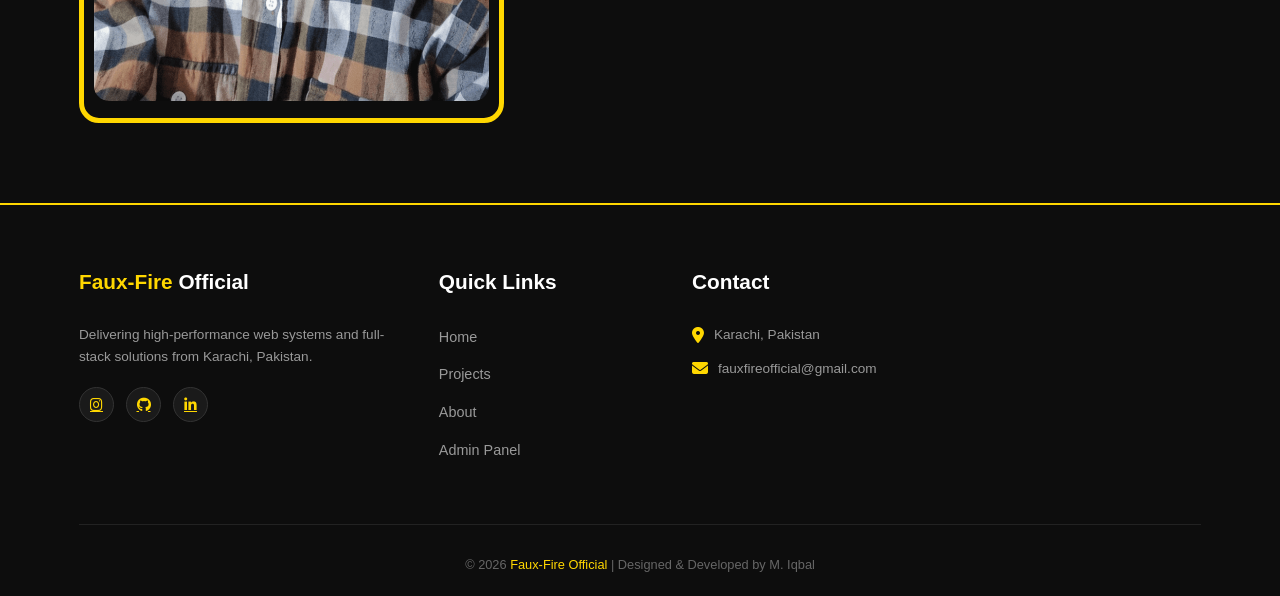
==== commit 965189bc: "Update footer social links with actual URLs" ====
--- a/index.html
+++ b/index.html
@@ -159,10 +159,10 @@
                     <h3><span>Faux-Fire</span> Official</h3>
                     <p>Delivering high-performance web systems and full-stack solutions from Karachi, Pakistan.</p>
                     <div class="social-links">
-                        <a href="#"><i class="fab fa-facebook-f"></i></a>
-                        <a href="#"><i class="fab fa-instagram"></i></a>
+                        <!-- <a href="#"><i class="fab fa-facebook-f"></i></a> -->
+                        <a href="https://www.instagram.com/fauxfire.universe"><i class="fab fa-instagram"></i></a>
                         <a href="https://github.com/fauxfireofficial"><i class="fab fa-github"></i></a>
-                        <a href="#"><i class="fab fa-linkedin-in"></i></a>
+                        <a href="https://www.linkedin.com/in/muhammad-iqbal-9241a6401"><i class="fab fa-linkedin-in"></i></a>
                     </div>
                 </div>
                 <div class="footer-column">
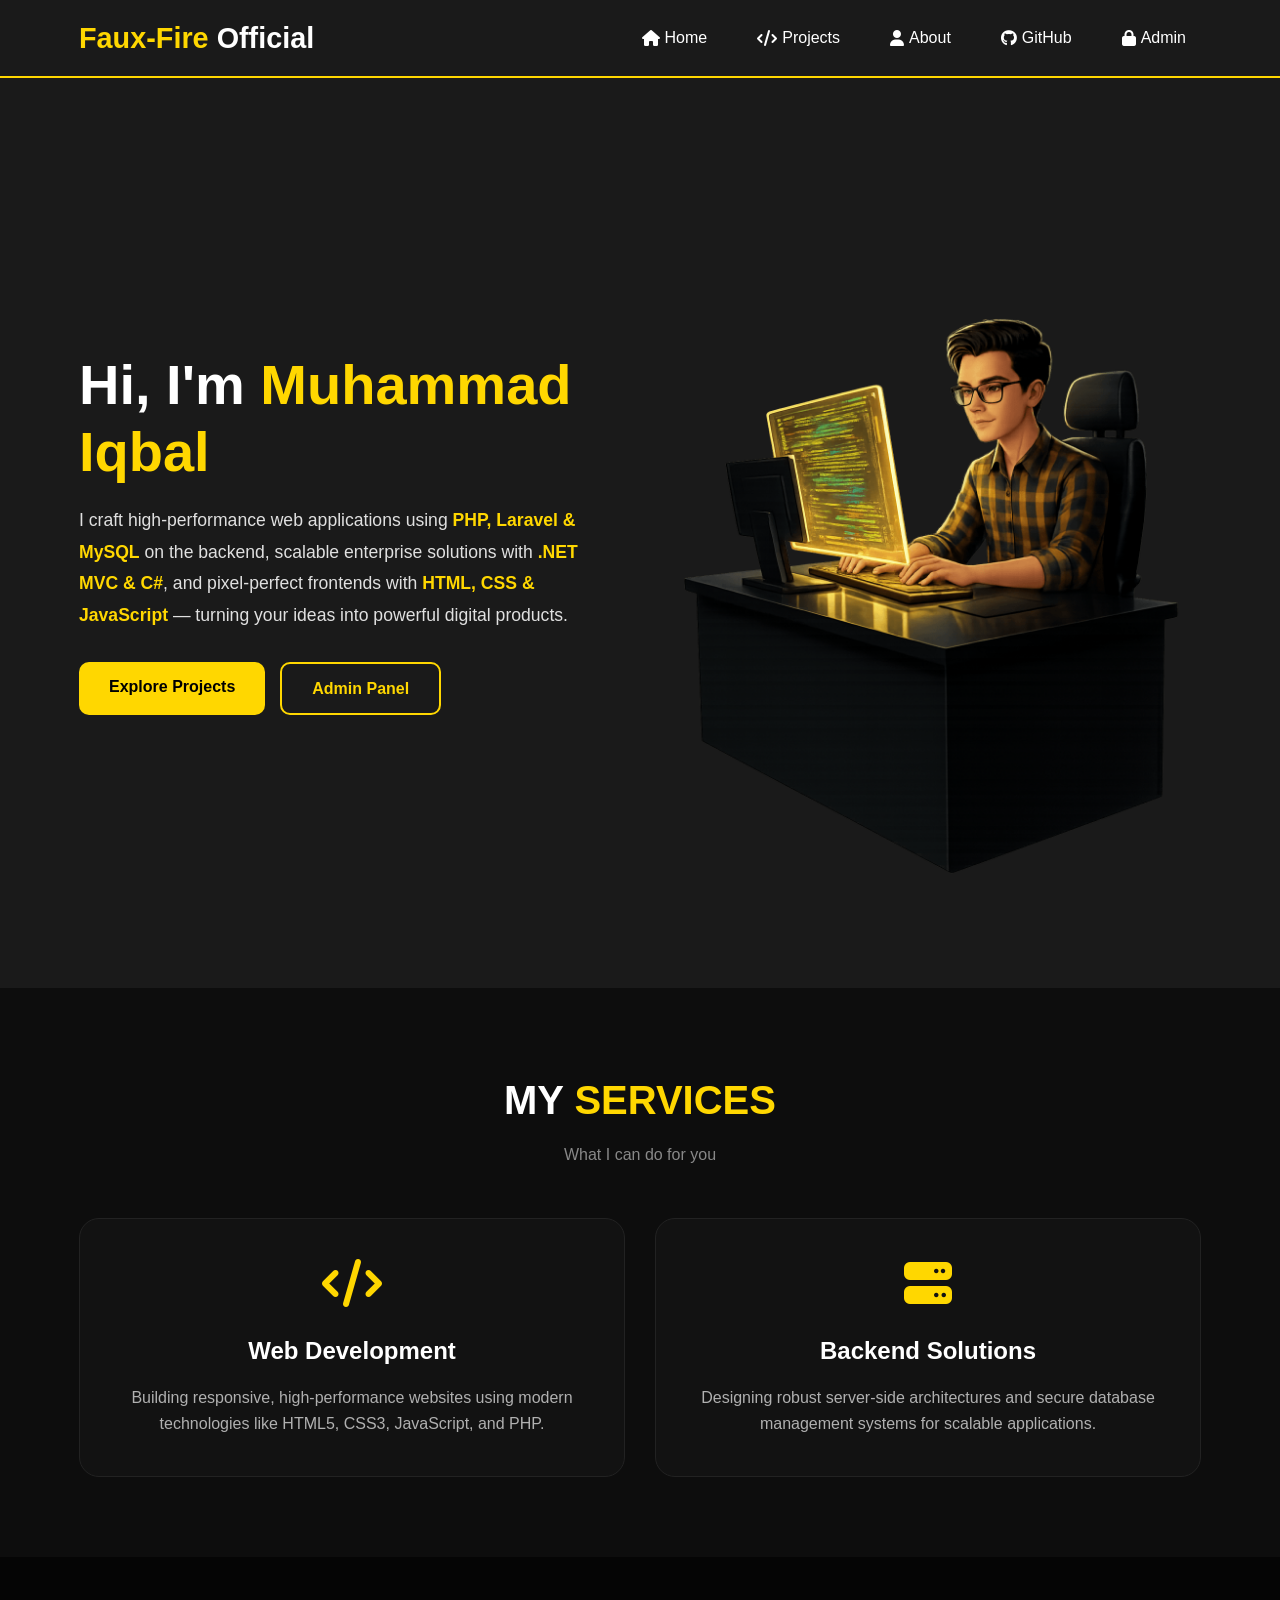
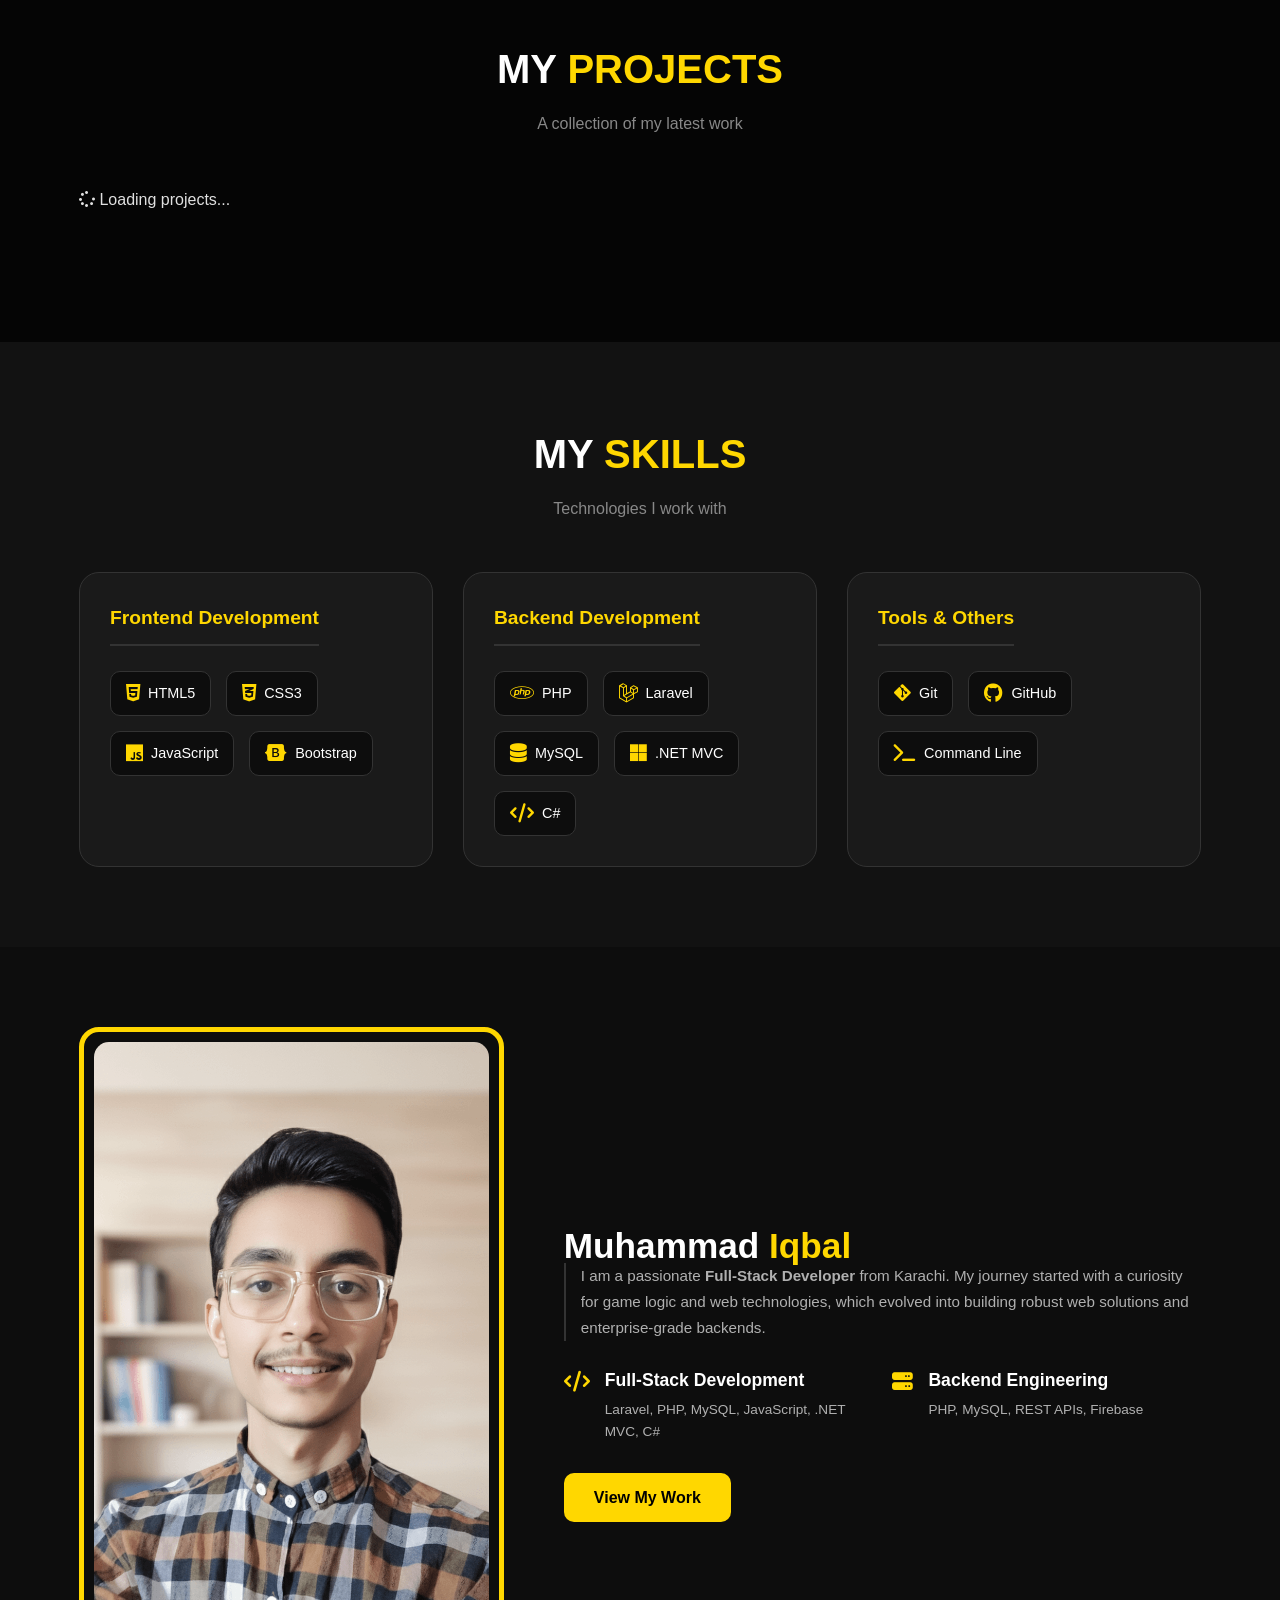
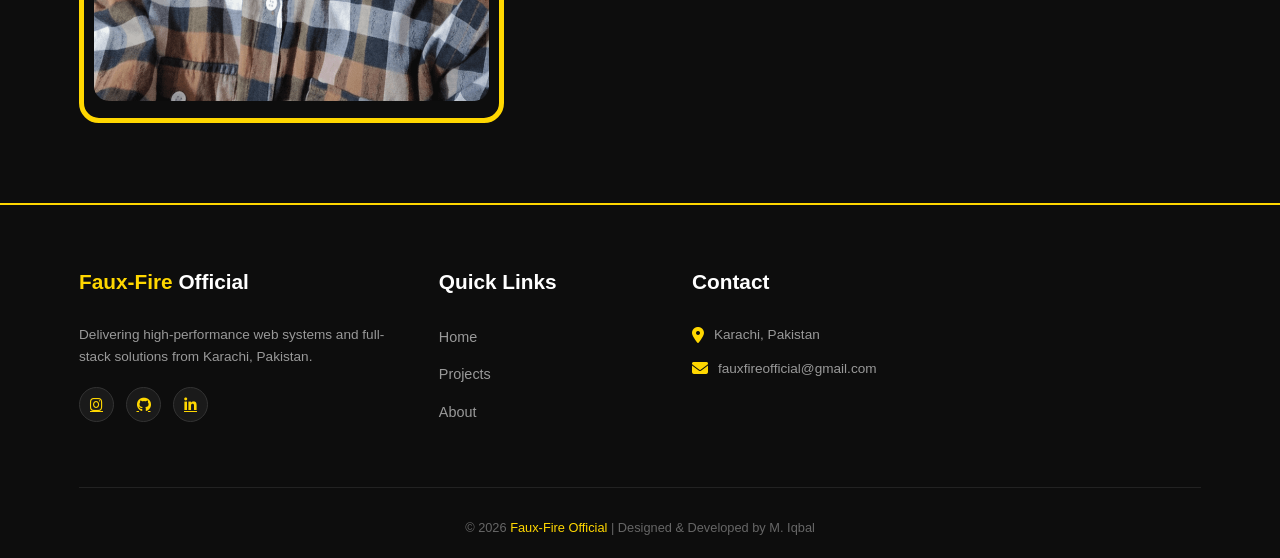
==== commit e9e24350: "Remove Admin Panel link from navigation" ====
--- a/index.html
+++ b/index.html
@@ -171,7 +171,7 @@
                         <li><a href="#home">Home</a></li>
                         <li><a href="#projects">Projects</a></li>
                         <li><a href="#about">About</a></li>
-                        <li><a href="admin.html">Admin Panel</a></li>
+                        
                     </ul>
                 </div>
                 <div class="footer-column contact-col">
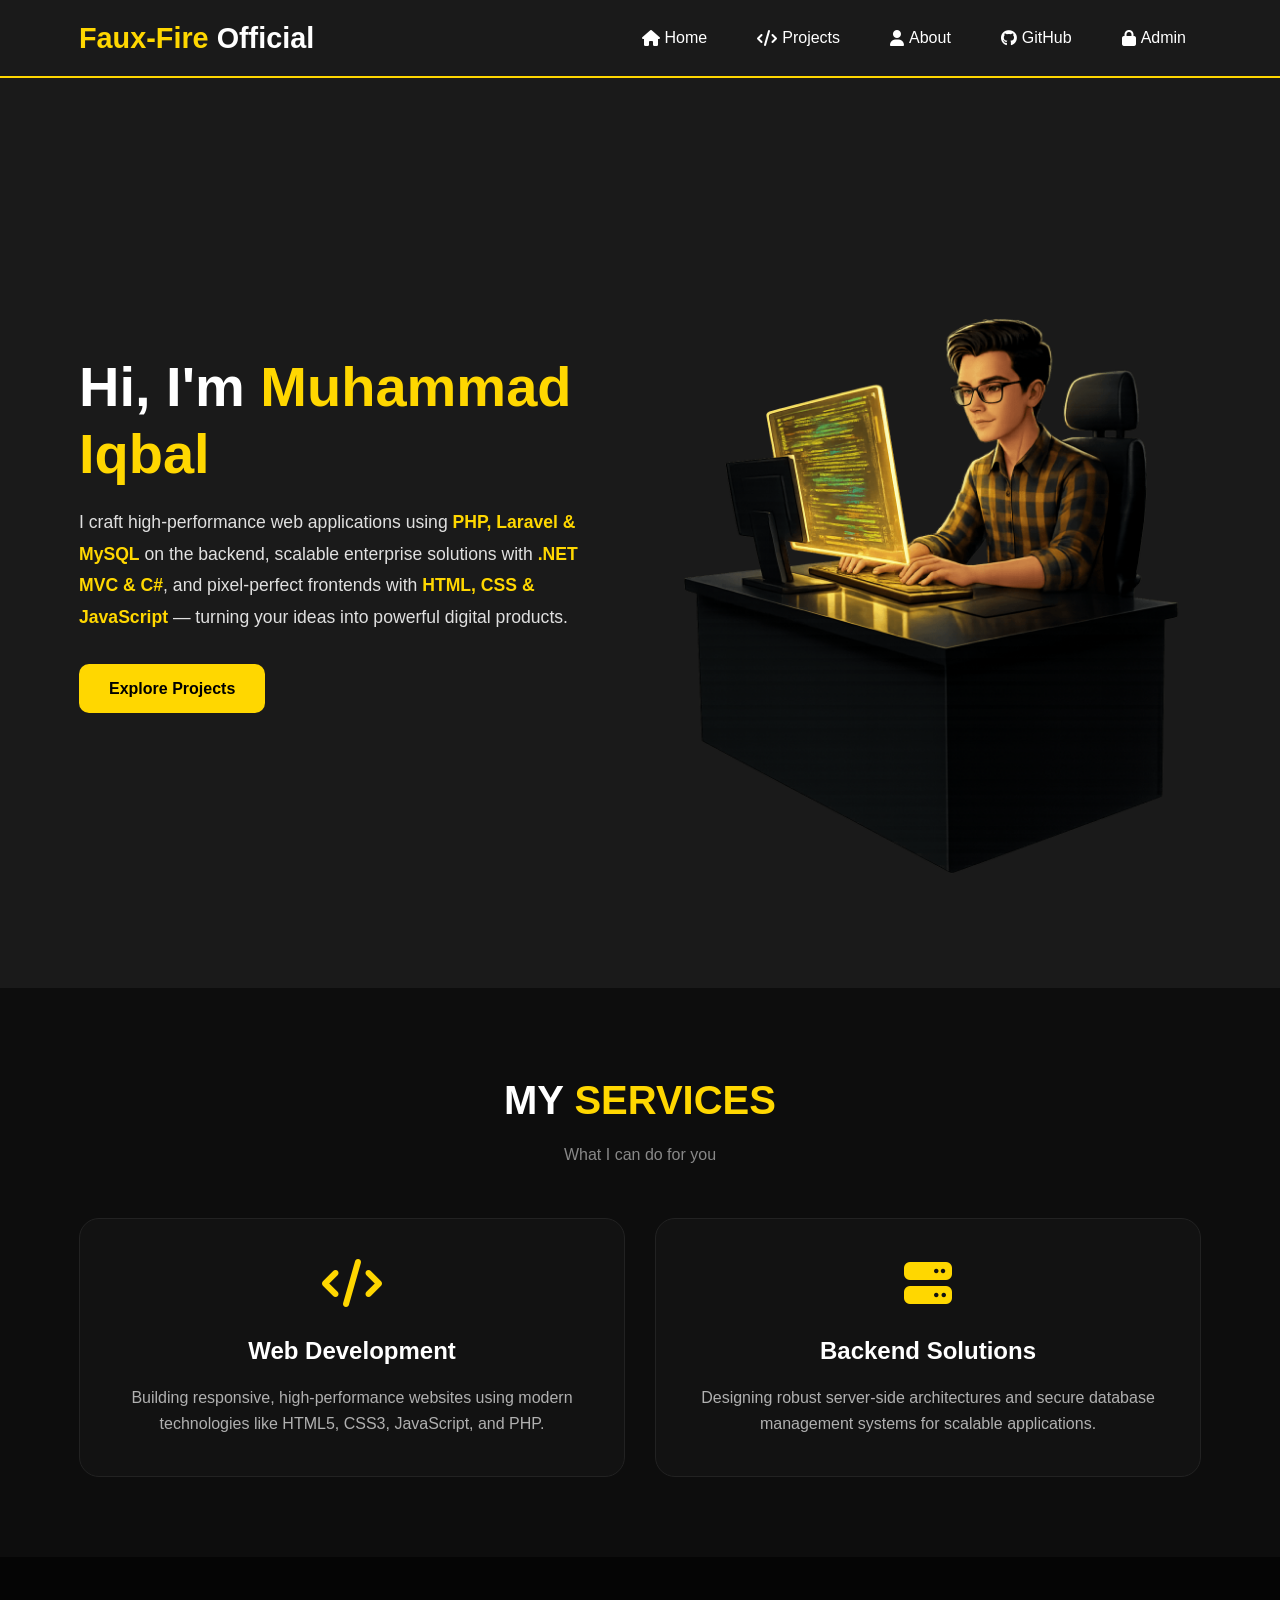
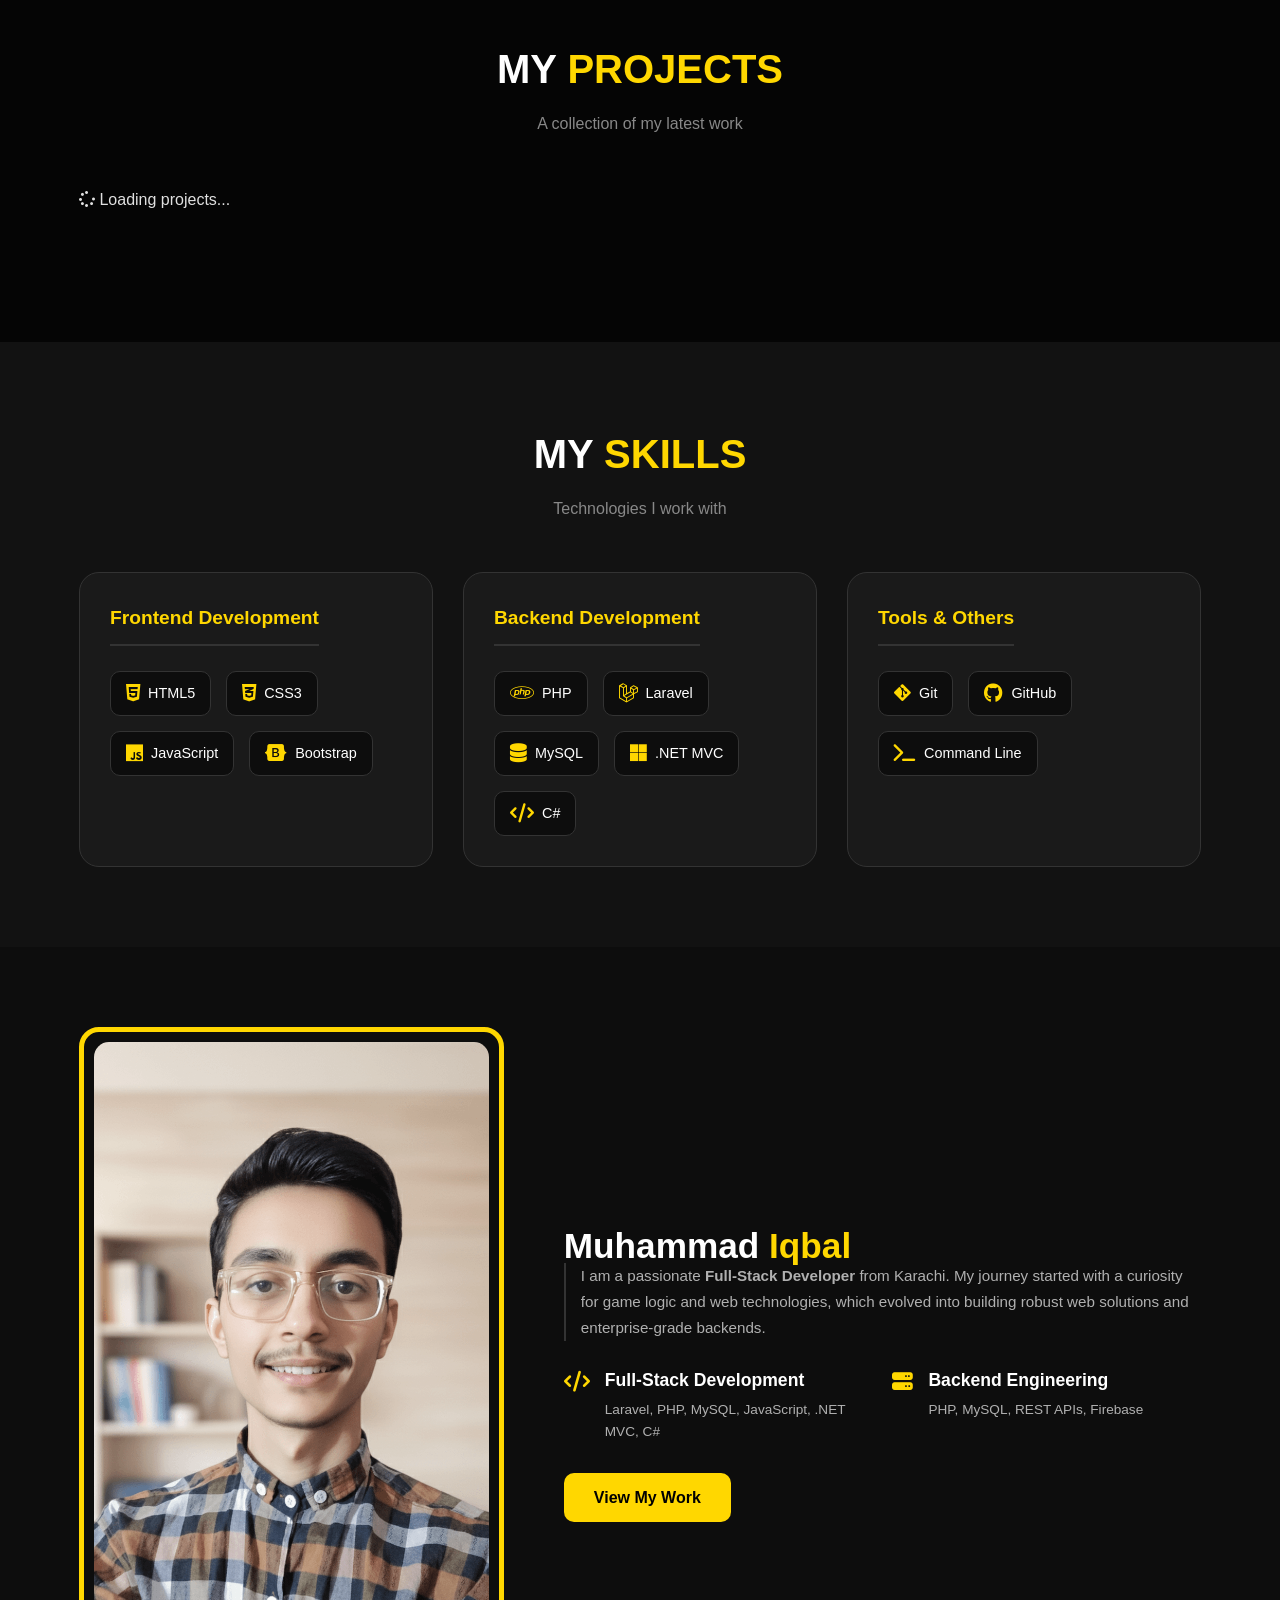
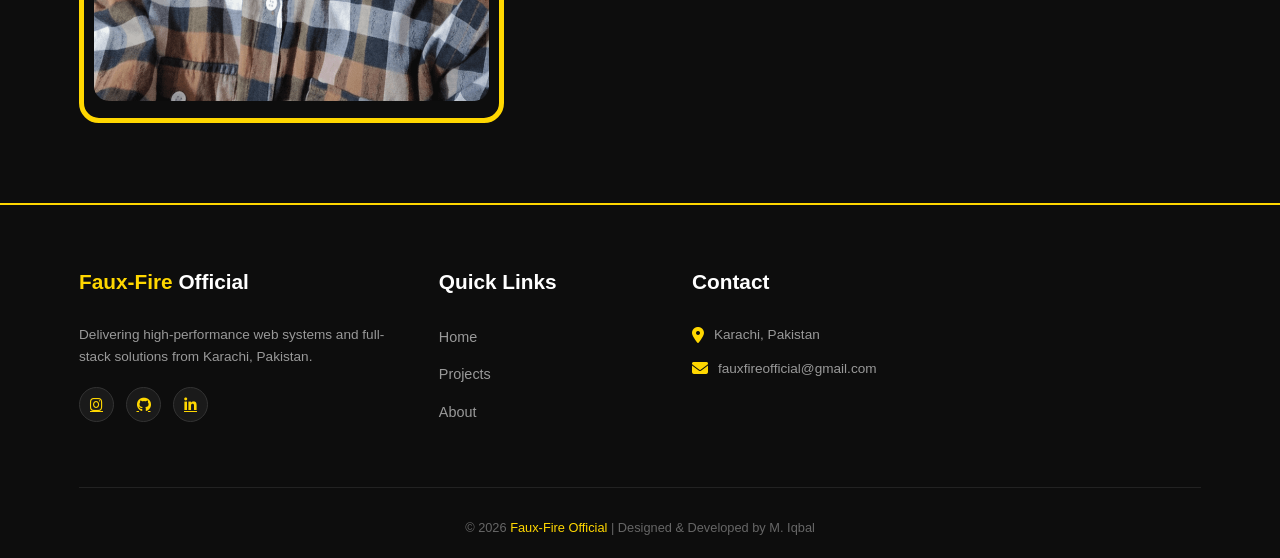
==== commit 06529c2a: "Remove Admin Panel link from index.html" ====
--- a/index.html
+++ b/index.html
@@ -51,7 +51,7 @@
                 <p>I craft high-performance web applications using <span>PHP, Laravel & MySQL</span> on the backend, scalable enterprise solutions with <span>.NET MVC & C#</span>, and pixel-perfect frontends with <span>HTML, CSS & JavaScript</span> — turning your ideas into powerful digital products.</p>
                 <div class="hero-btns">
                     <a href="#projects" class="btn primary-btn">Explore Projects</a>
-                    <a href="admin.html" class="btn secondary-btn">Admin Panel</a>
+                    
                 </div>
             </div>
             <div class="hero-image">
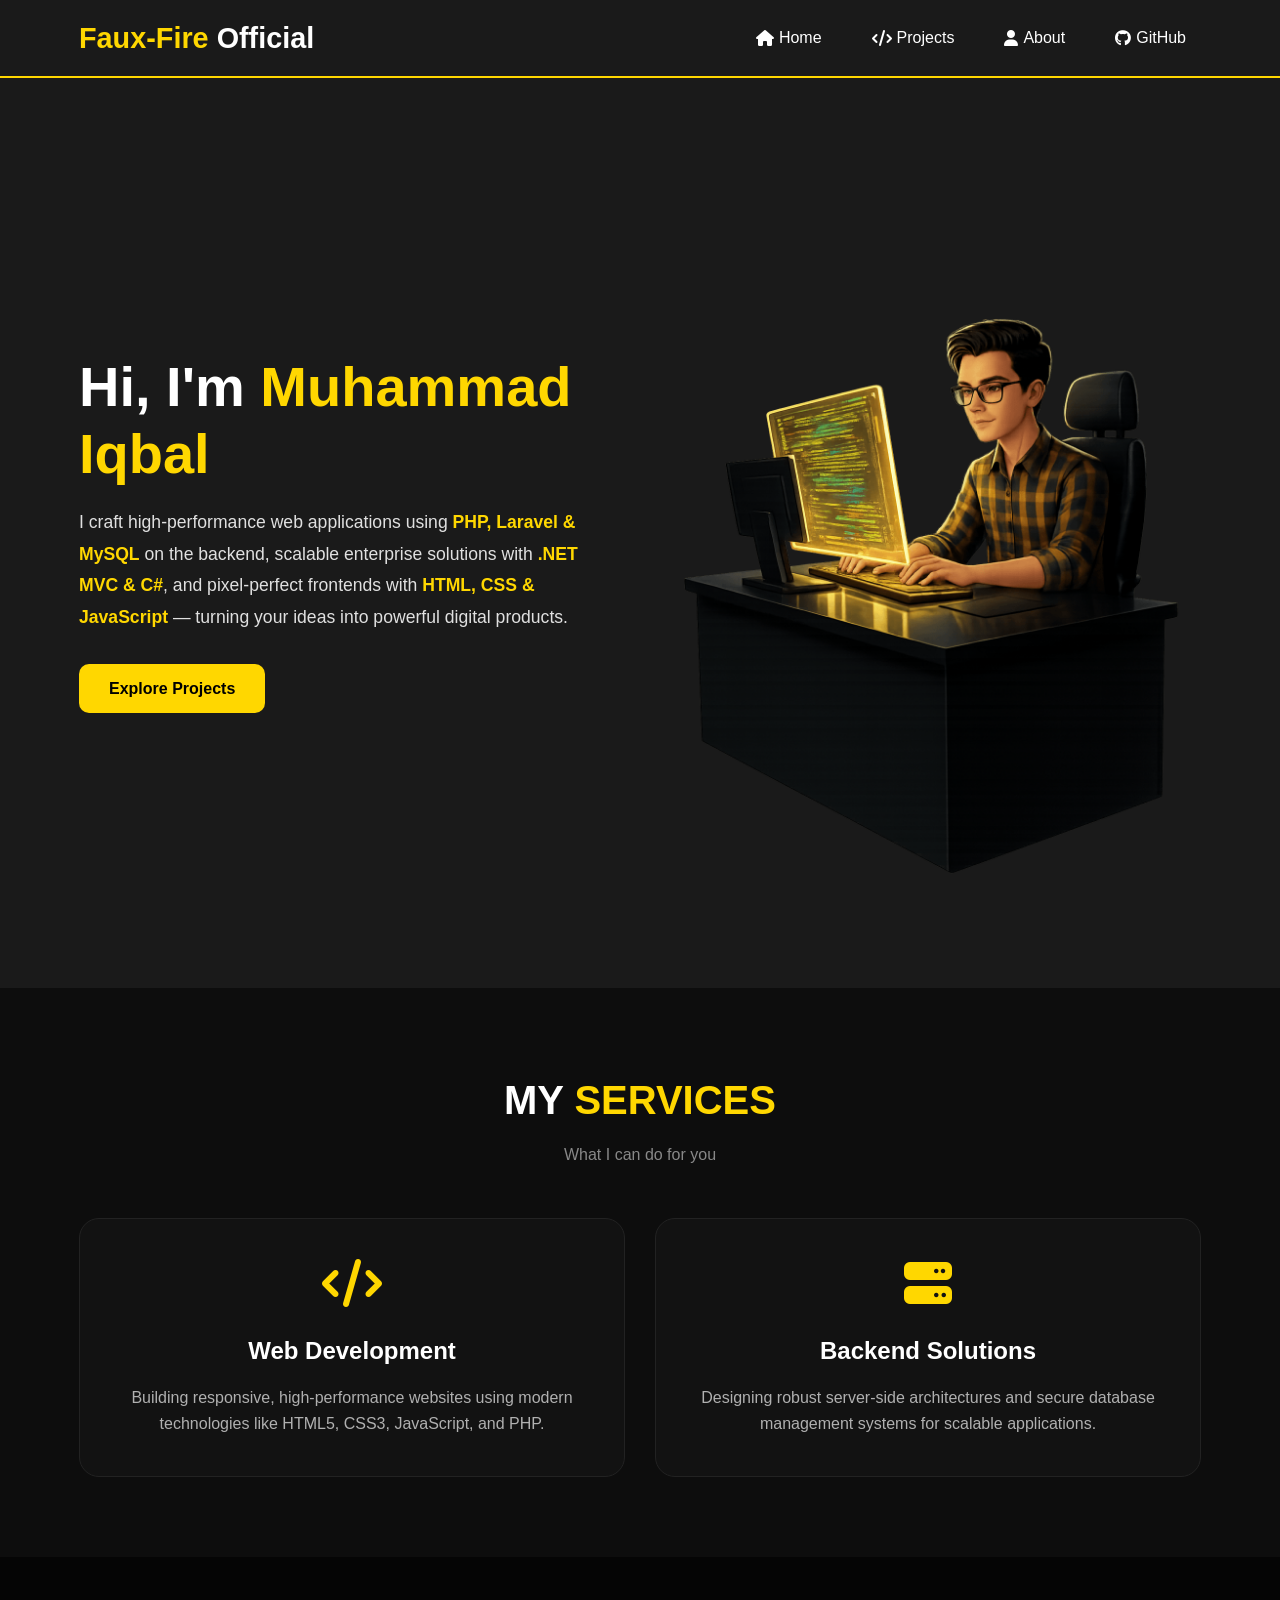
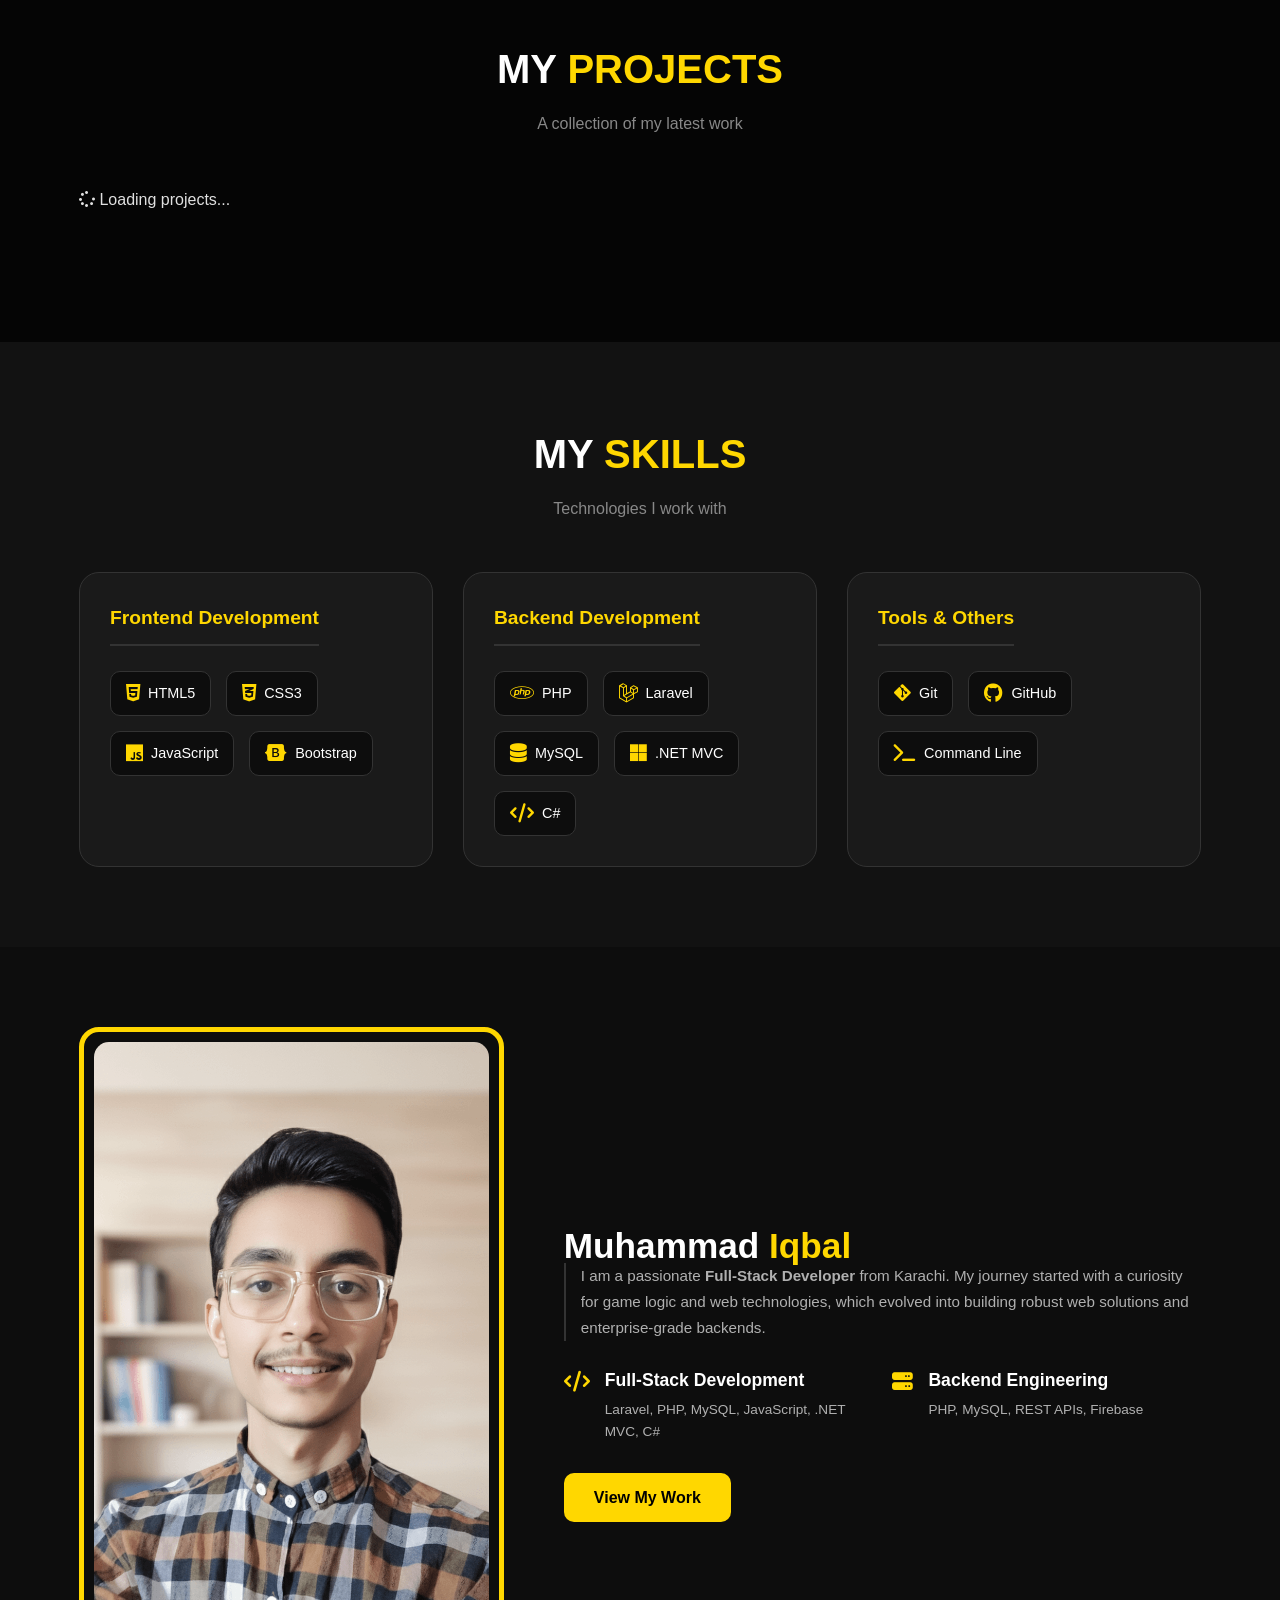
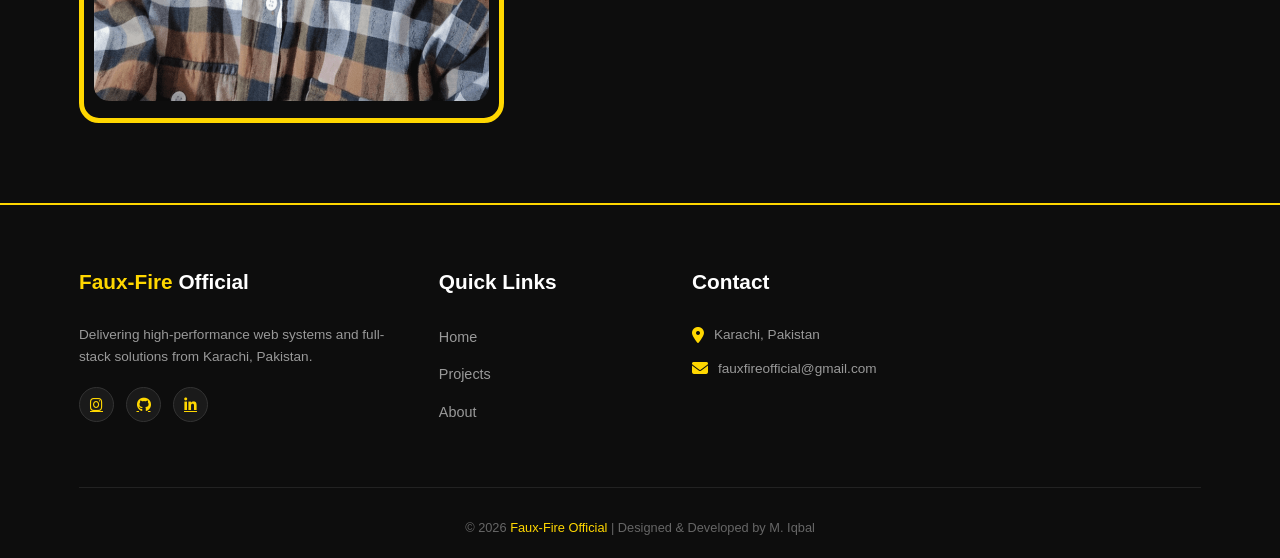
==== commit 7e01de97: "Remove Admin link and clean up HTML structure" ====
--- a/index.html
+++ b/index.html
@@ -37,7 +37,7 @@
                     <div class="nav-item"><a href="#projects" class="nav-link"><i class="fas fa-code"></i> Projects</a></div>
                     <div class="nav-item"><a href="#about" class="nav-link"><i class="fas fa-user"></i> About</a></div>
                     <div class="nav-item"><a href="https://github.com/fauxfireofficial" target="_blank" class="nav-link"><i class="fab fa-github"></i> GitHub</a></div>
-                    <div class="nav-item"><a href="admin.html" class="nav-link"><i class="fas fa-lock"></i> Admin</a></div>
+                   
                 </div>
             </nav>
         </div>
@@ -51,7 +51,7 @@
                 <p>I craft high-performance web applications using <span>PHP, Laravel & MySQL</span> on the backend, scalable enterprise solutions with <span>.NET MVC & C#</span>, and pixel-perfect frontends with <span>HTML, CSS & JavaScript</span> — turning your ideas into powerful digital products.</p>
                 <div class="hero-btns">
                     <a href="#projects" class="btn primary-btn">Explore Projects</a>
-                    
+                   
                 </div>
             </div>
             <div class="hero-image">
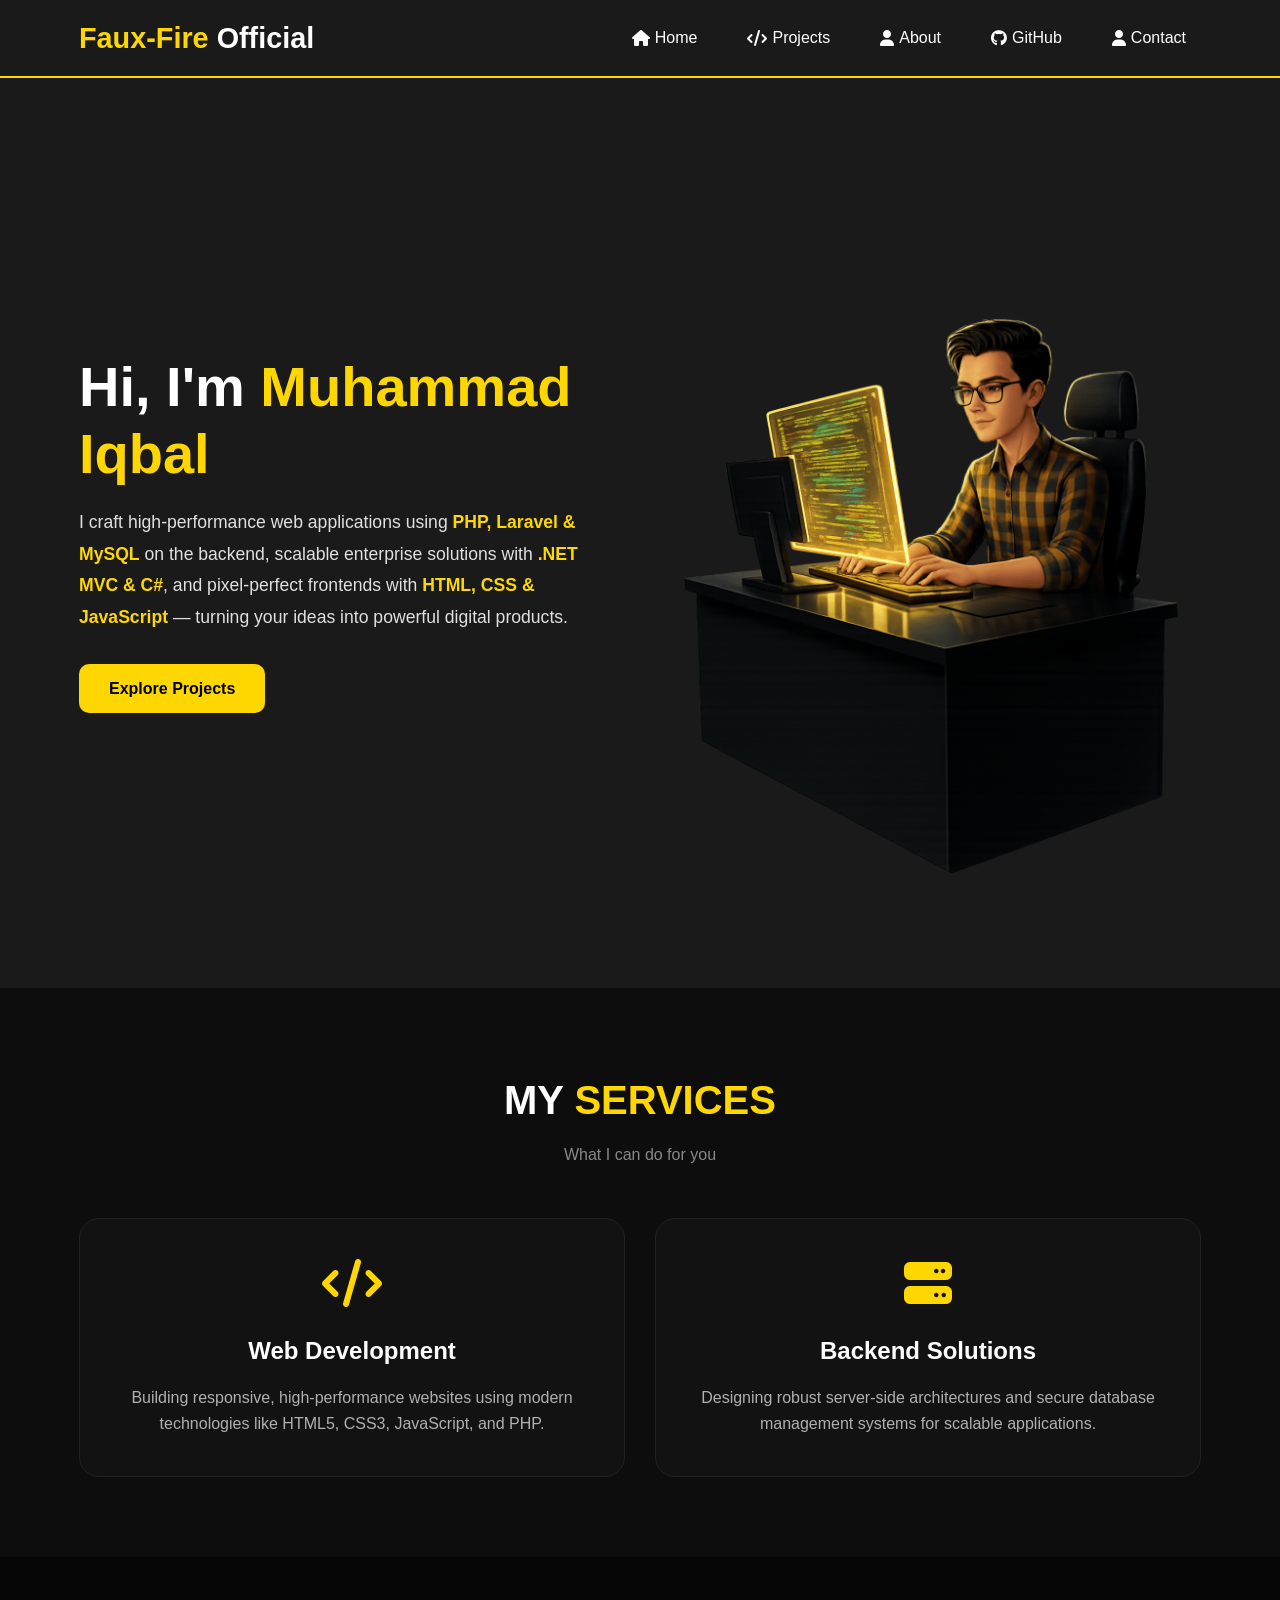
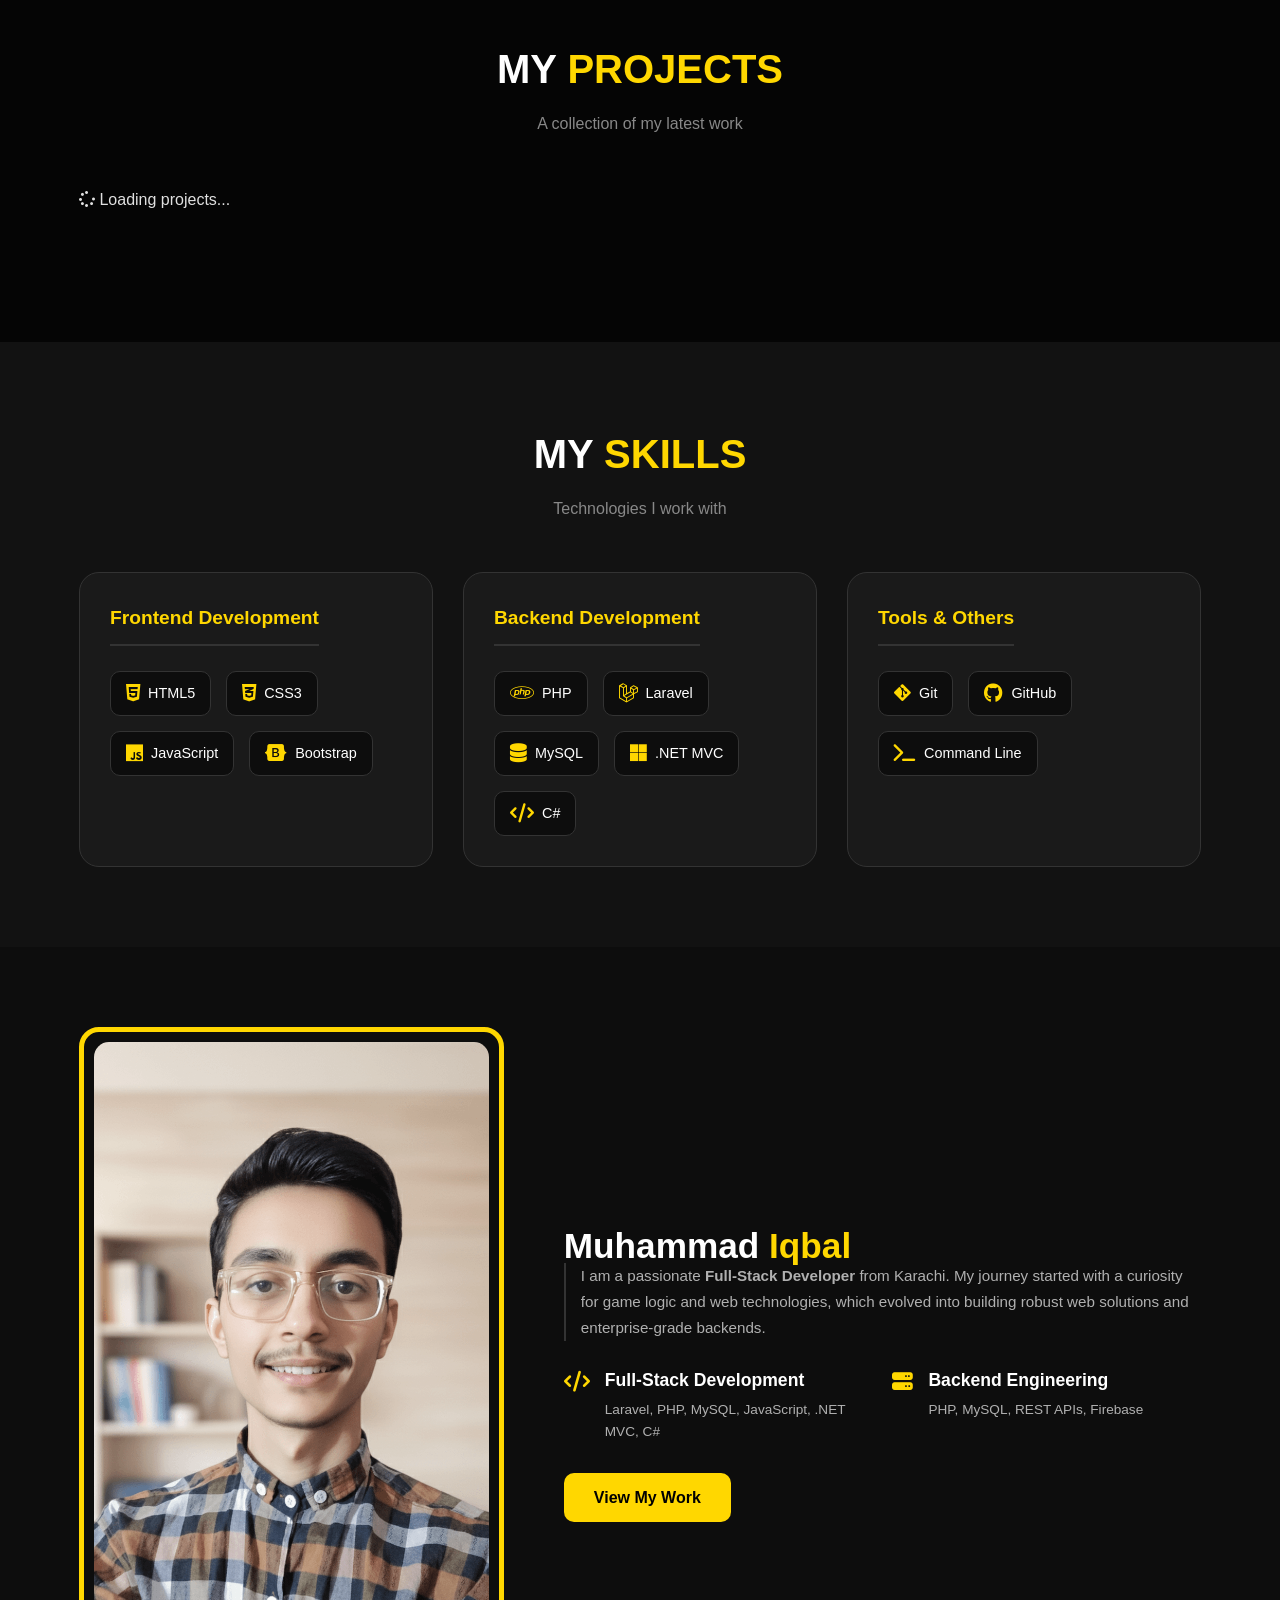
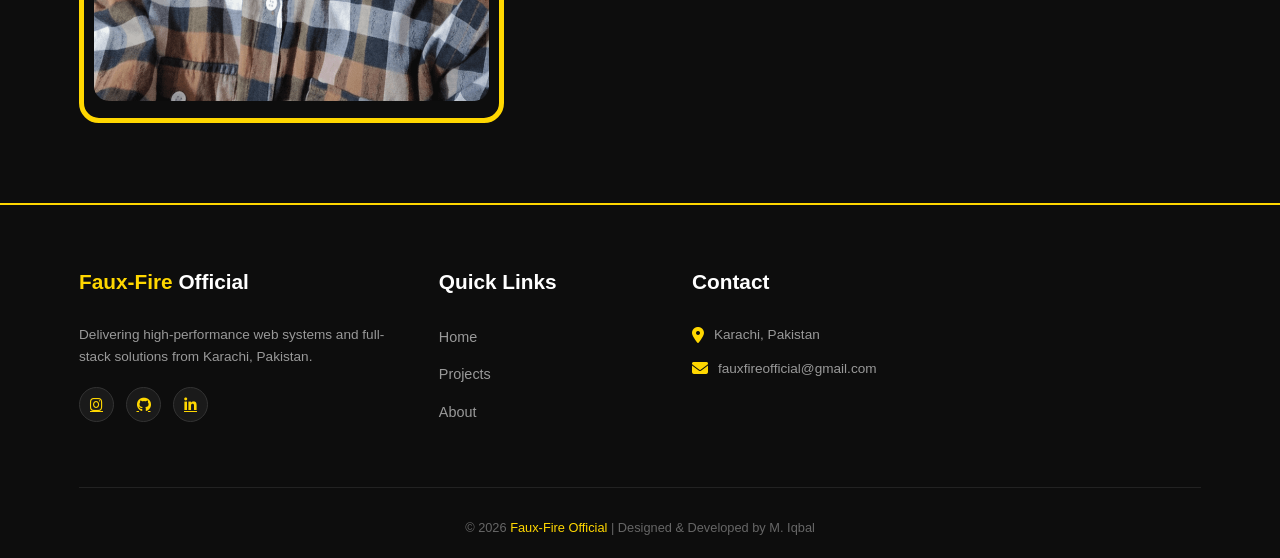
==== commit 9c87c85b: "Add Contact link to navigation in index.html" ====
--- a/index.html
+++ b/index.html
@@ -37,7 +37,7 @@
                     <div class="nav-item"><a href="#projects" class="nav-link"><i class="fas fa-code"></i> Projects</a></div>
                     <div class="nav-item"><a href="#about" class="nav-link"><i class="fas fa-user"></i> About</a></div>
                     <div class="nav-item"><a href="https://github.com/fauxfireofficial" target="_blank" class="nav-link"><i class="fab fa-github"></i> GitHub</a></div>
-                   
+                   <div class="nav-item"><a href="contact.html" class="nav-link"><i class="fas fa-user"></i> Contact</a></div>
                 </div>
             </nav>
         </div>
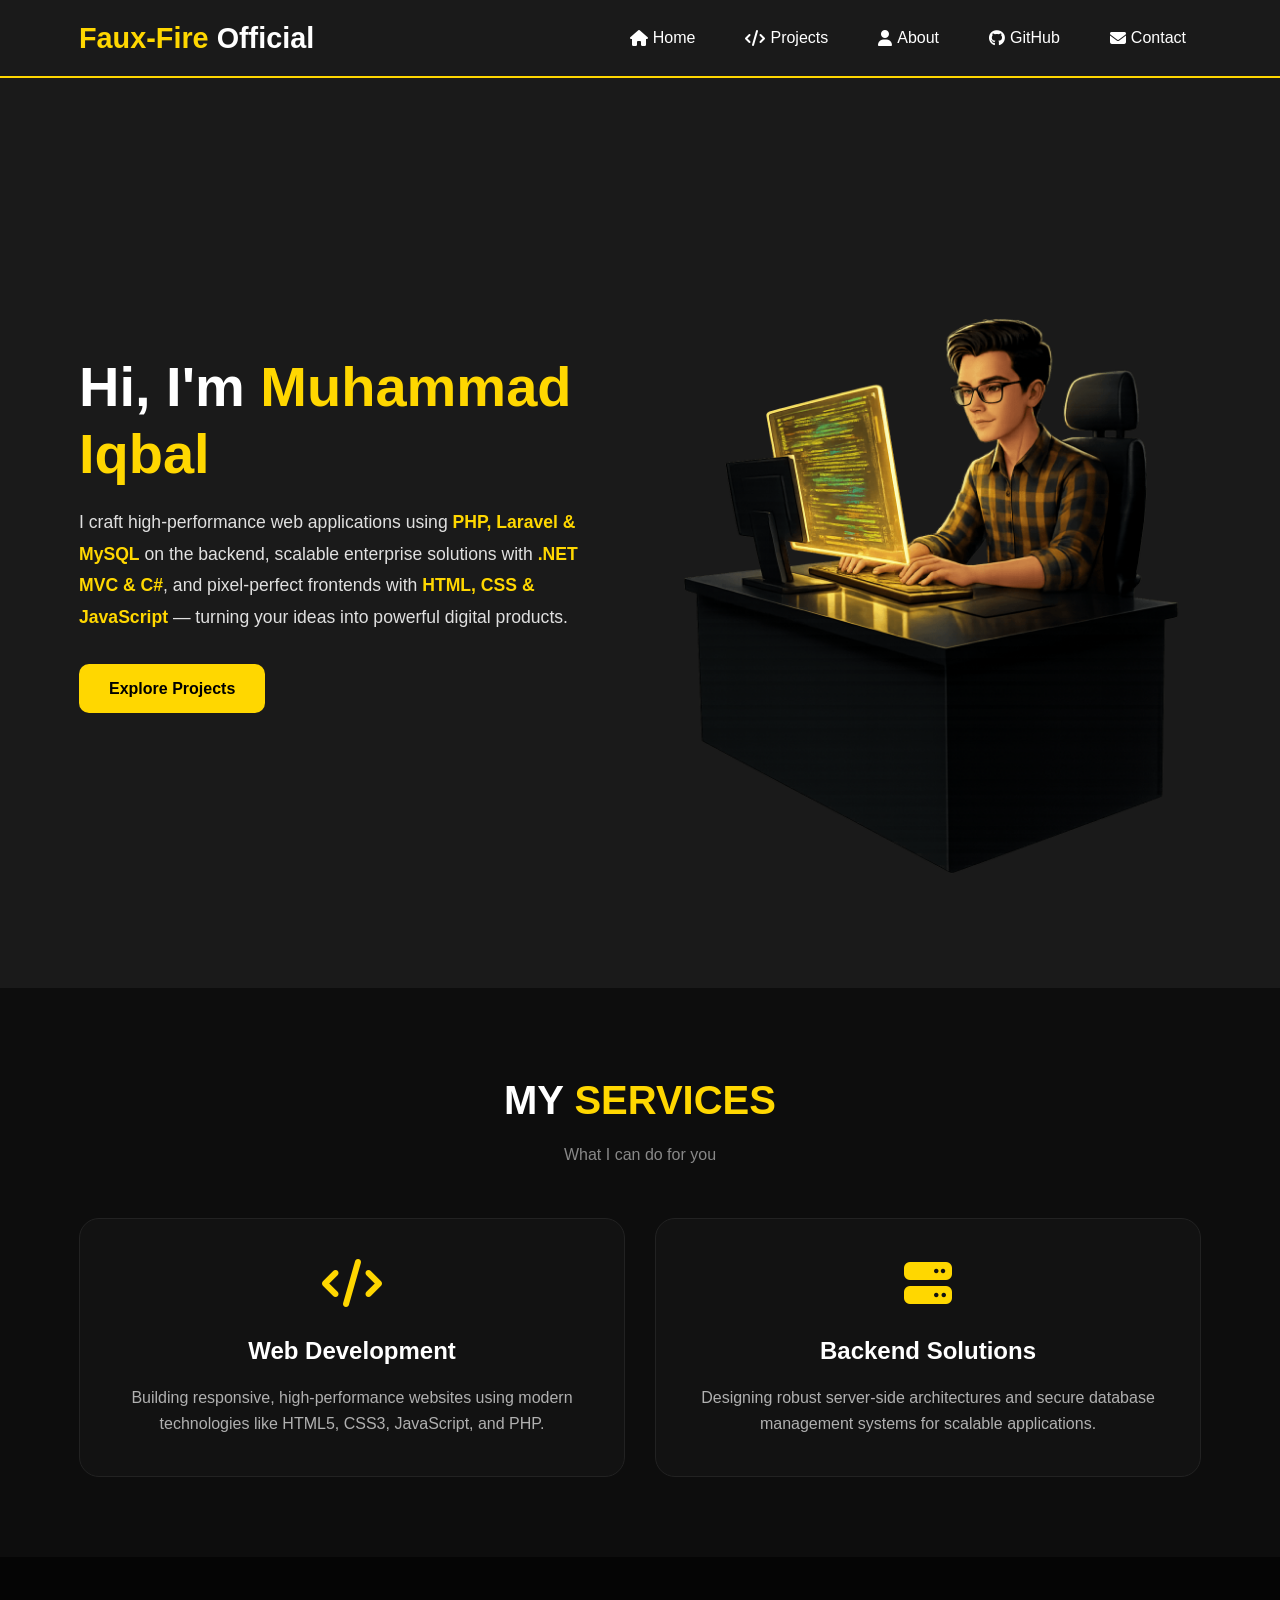
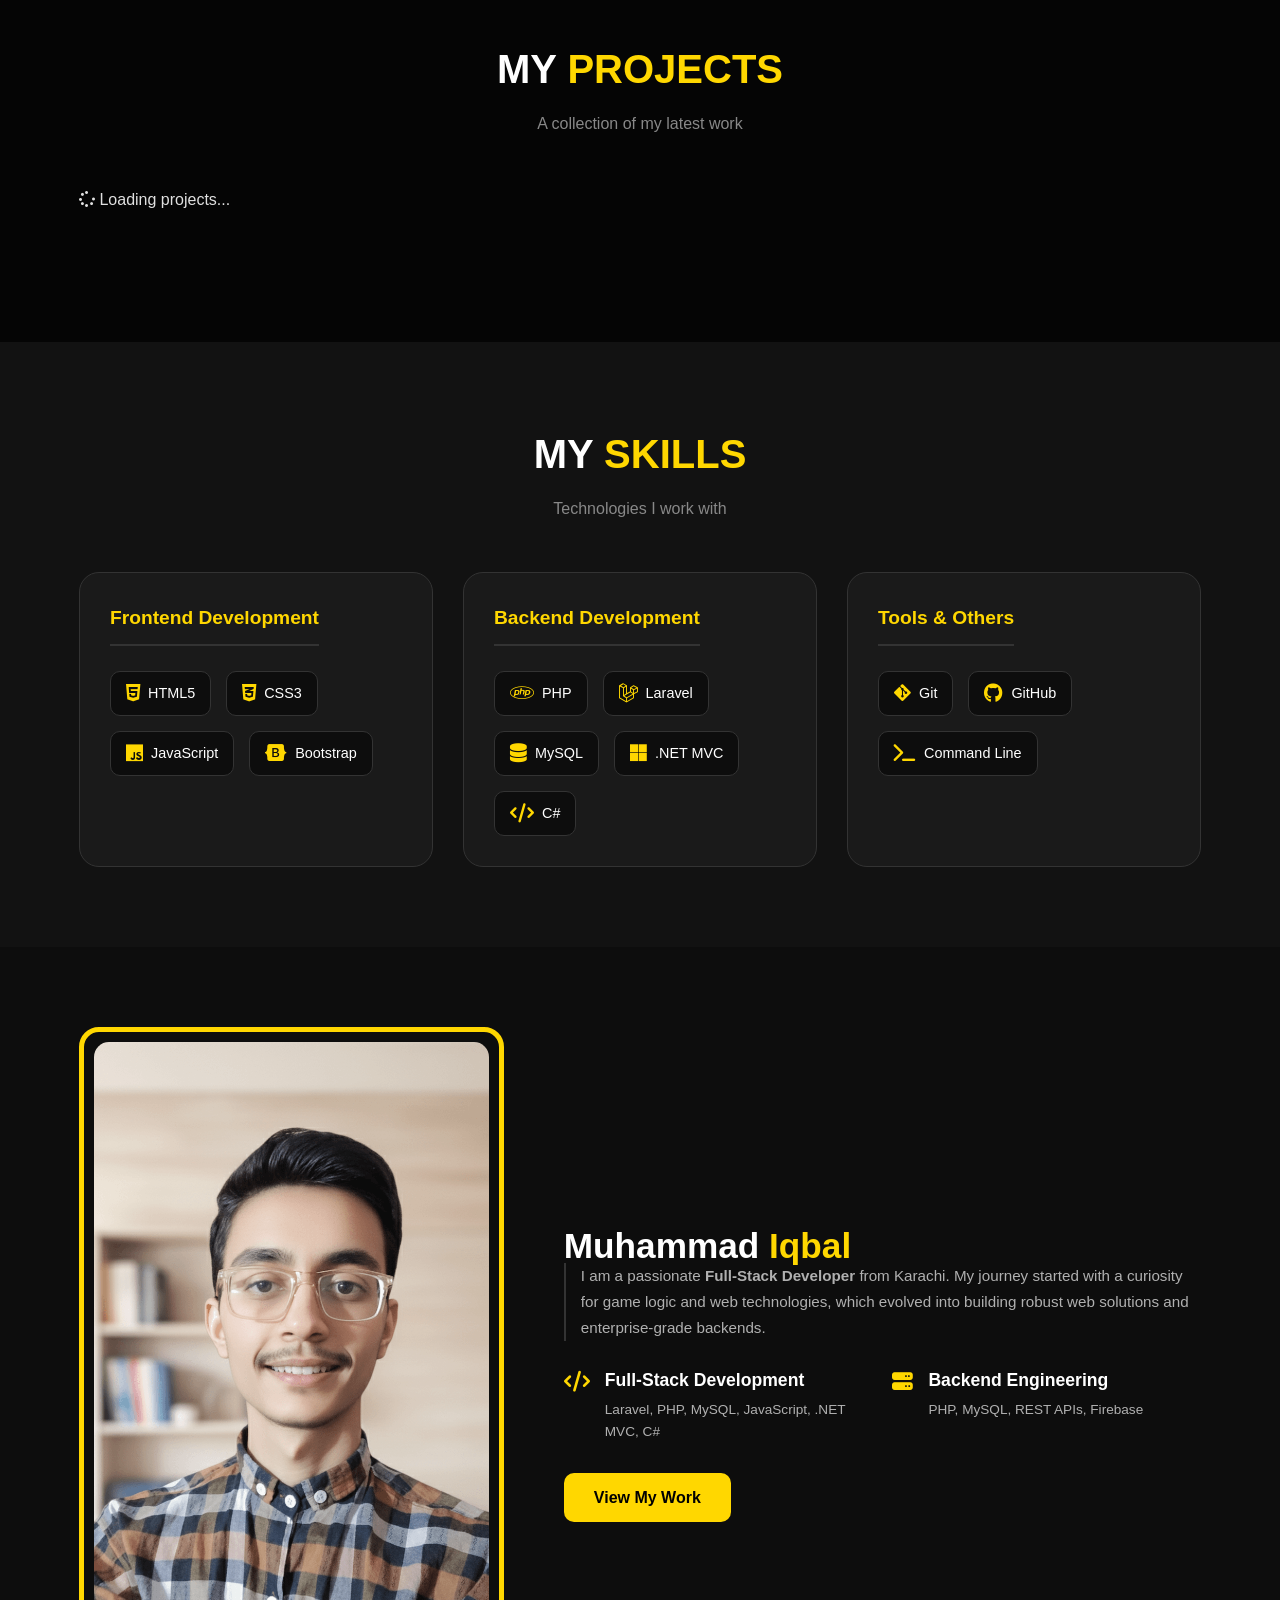
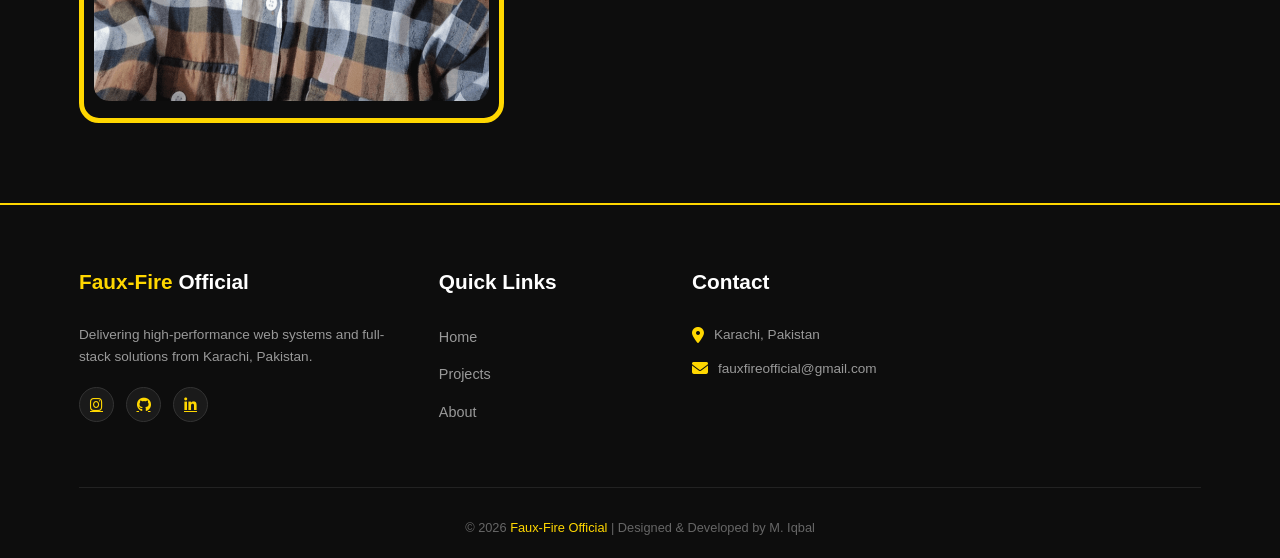
==== commit 3b2f3340: "Refactor Contact link in navigation bar" ====
--- a/index.html
+++ b/index.html
@@ -37,7 +37,11 @@
                     <div class="nav-item"><a href="#projects" class="nav-link"><i class="fas fa-code"></i> Projects</a></div>
                     <div class="nav-item"><a href="#about" class="nav-link"><i class="fas fa-user"></i> About</a></div>
                     <div class="nav-item"><a href="https://github.com/fauxfireofficial" target="_blank" class="nav-link"><i class="fab fa-github"></i> GitHub</a></div>
-                   <div class="nav-item"><a href="contact.html" class="nav-link"><i class="fas fa-user"></i> Contact</a></div>
+                   <div class="nav-item">
+    <a href="contact.html" class="nav-link">
+        <i class="fas fa-envelope"></i> Contact
+    </a>
+</div>
                 </div>
             </nav>
         </div>
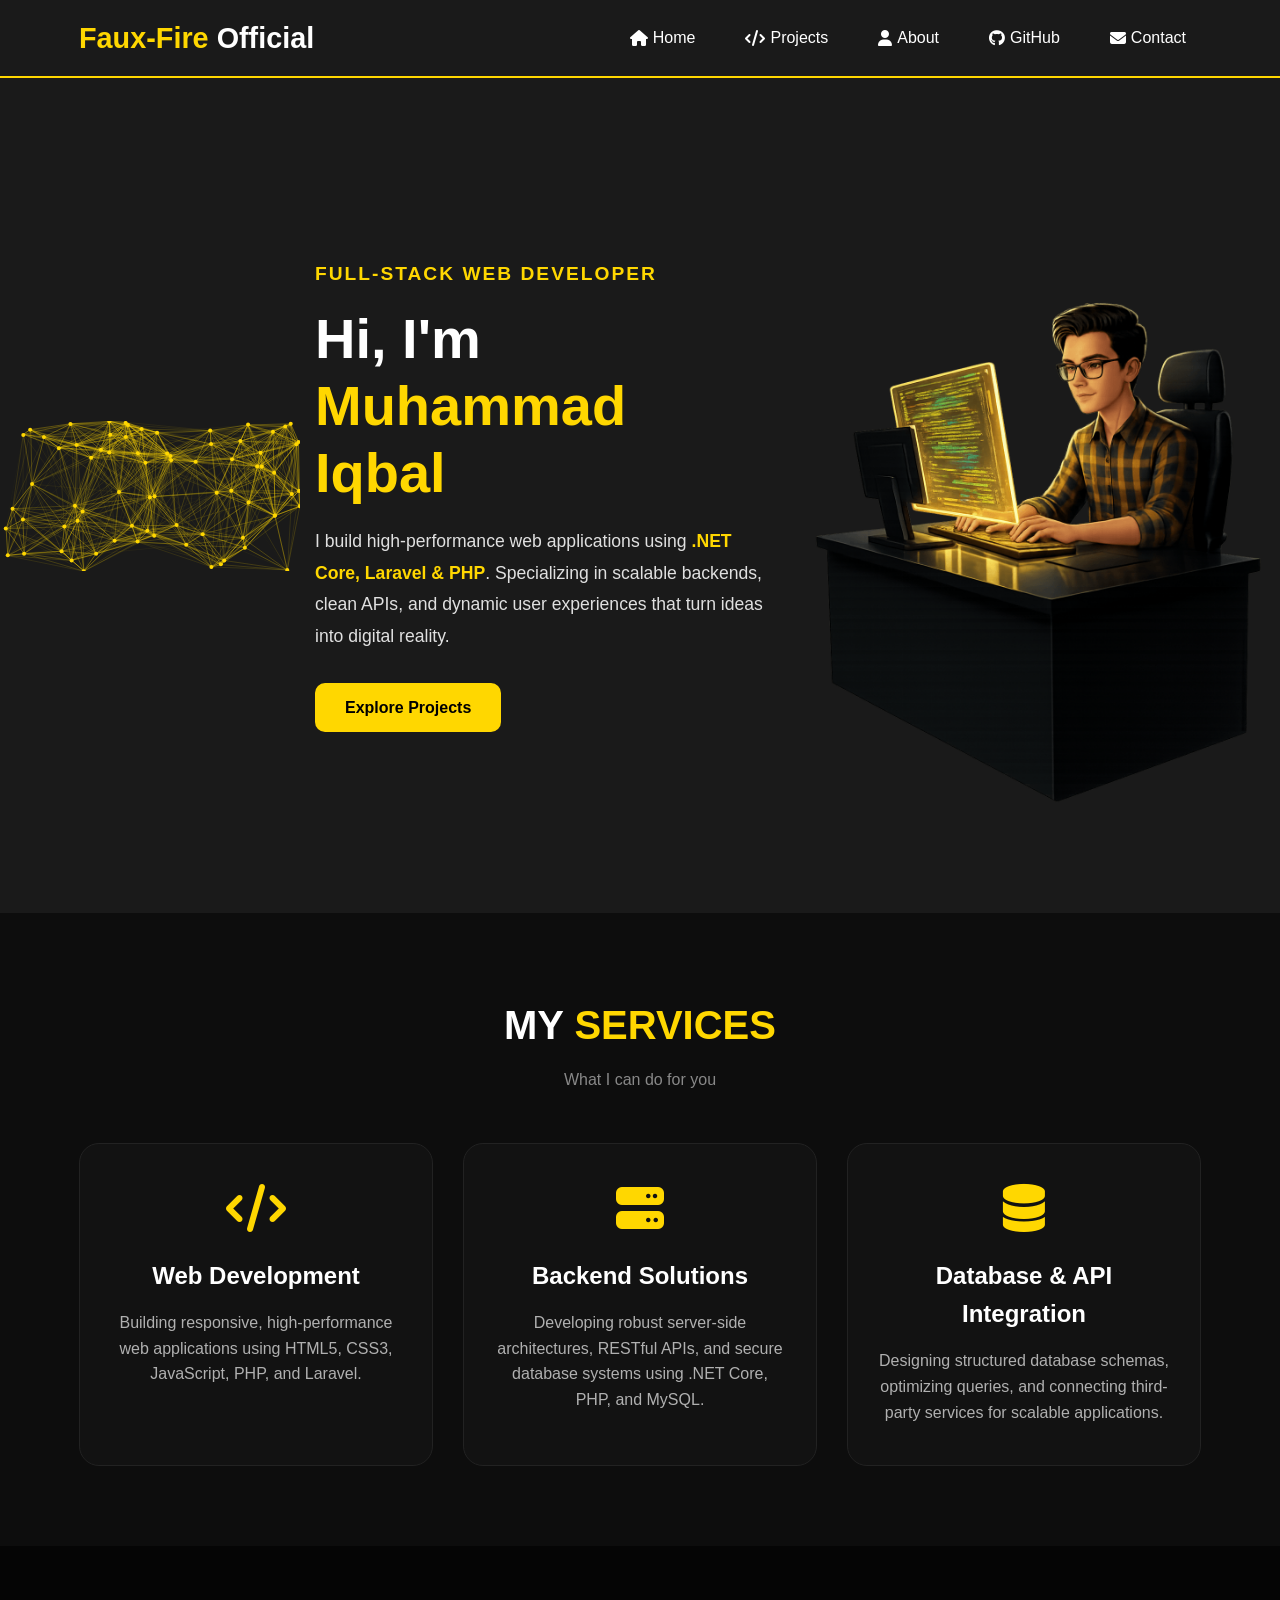
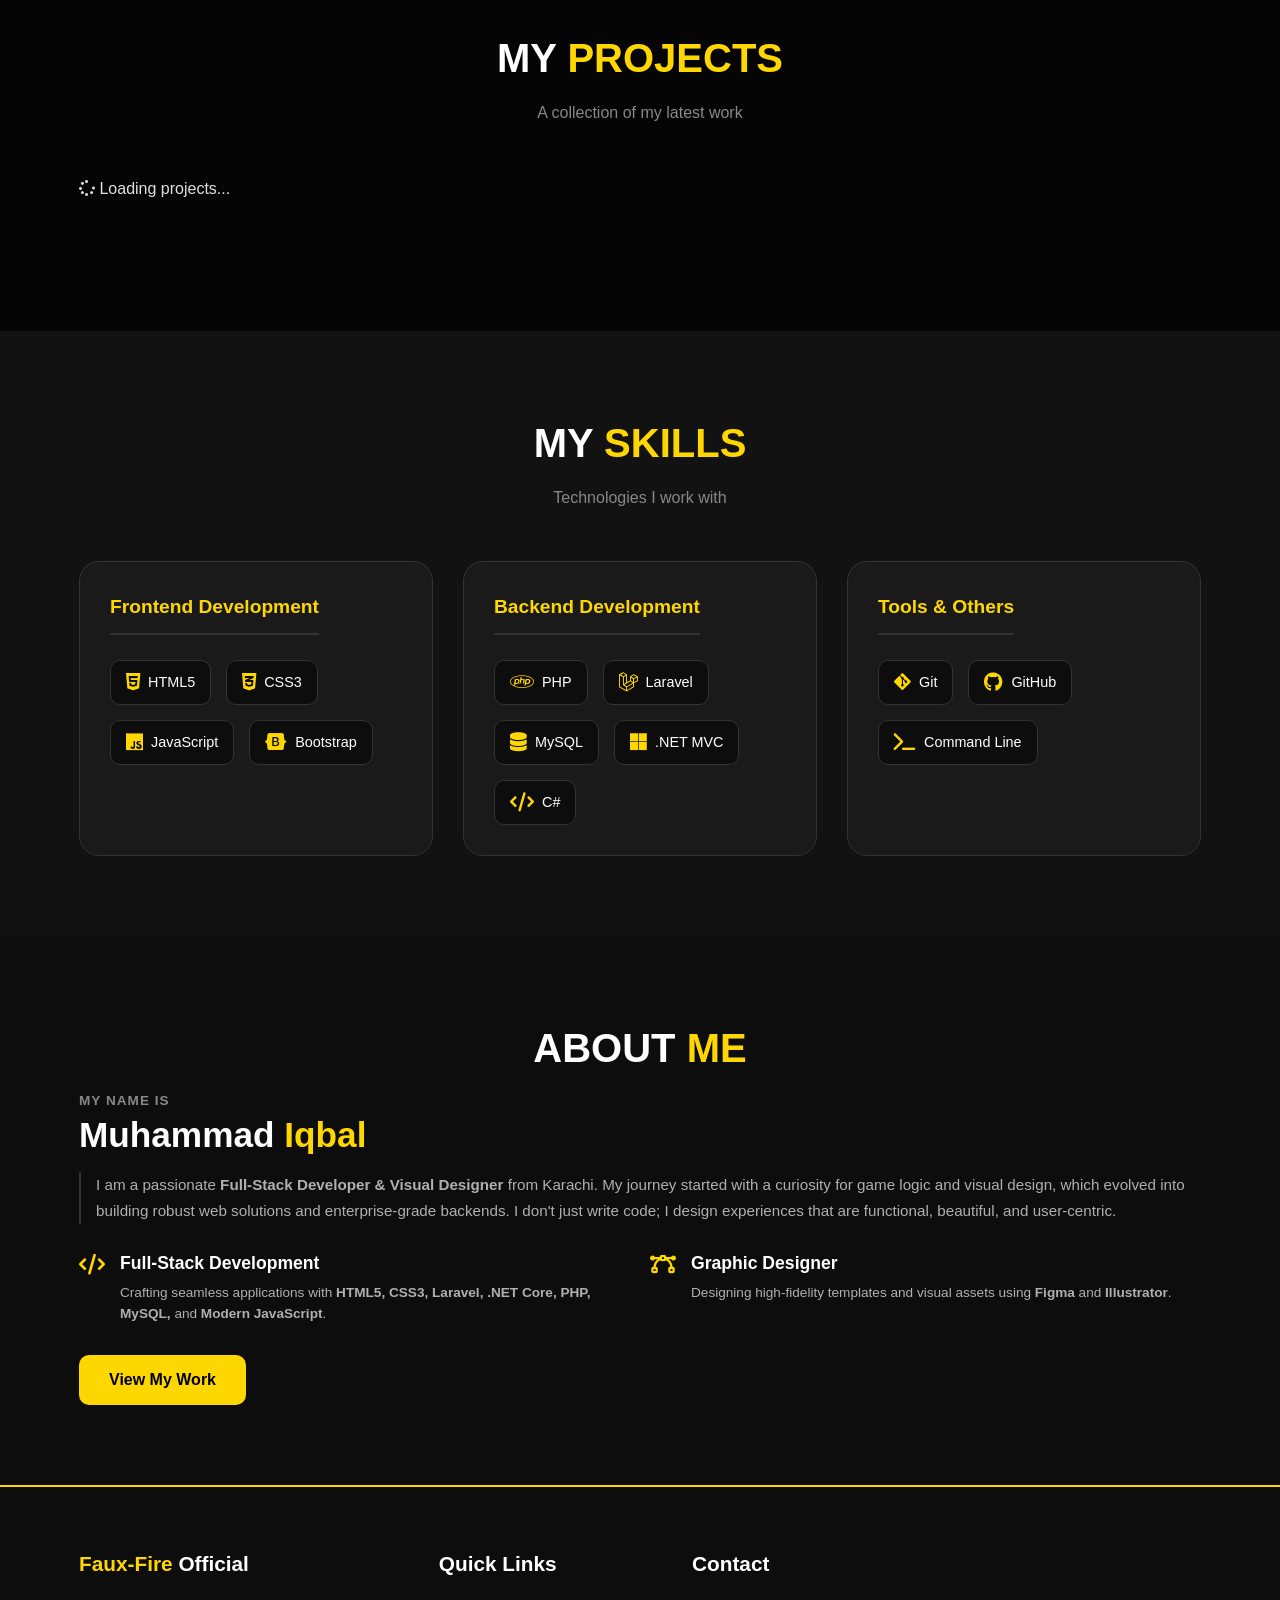
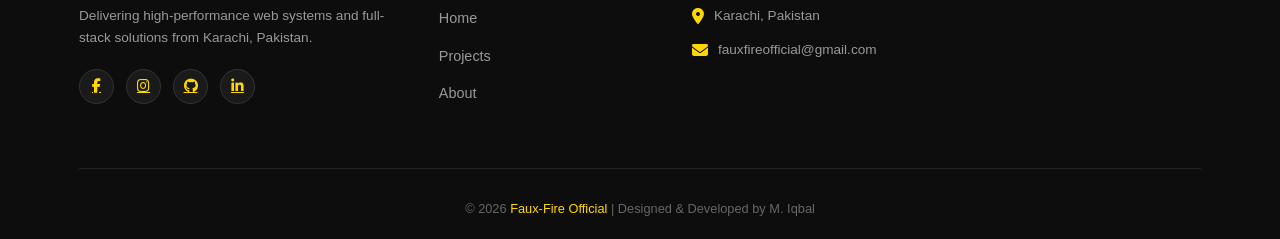
==== commit ab4b2b1e: "Enhance hero section and services content Updated the hero section with a canvas background and impr" ====
--- a/index.html
+++ b/index.html
@@ -37,7 +37,7 @@
                     <div class="nav-item"><a href="#projects" class="nav-link"><i class="fas fa-code"></i> Projects</a></div>
                     <div class="nav-item"><a href="#about" class="nav-link"><i class="fas fa-user"></i> About</a></div>
                     <div class="nav-item"><a href="https://github.com/fauxfireofficial" target="_blank" class="nav-link"><i class="fab fa-github"></i> GitHub</a></div>
-                   <div class="nav-item">
+                    <div class="nav-item">
     <a href="contact.html" class="nav-link">
         <i class="fas fa-envelope"></i> Contact
     </a>
@@ -47,43 +47,55 @@
         </div>
     </header>
 
-    <section class="hero" id="home">
-        <div class="container hero-wrapper">
-            <div class="hero-content">
-                <!-- <h4>Full-Stack Developer — PHP · Laravel · .NET MVC · C#</h4> -->
-                <h1>Hi, I'm <span class="highlight">Muhammad Iqbal</span></h1>
-                <p>I craft high-performance web applications using <span>PHP, Laravel & MySQL</span> on the backend, scalable enterprise solutions with <span>.NET MVC & C#</span>, and pixel-perfect frontends with <span>HTML, CSS & JavaScript</span> — turning your ideas into powerful digital products.</p>
-                <div class="hero-btns">
-                    <a href="#projects" class="btn primary-btn">Explore Projects</a>
-                   
-                </div>
-            </div>
-            <div class="hero-image">
-                <img src="Assest/bgimage.png" alt="Muhammad Iqbal Developer">
-            </div>
-        </div>
-    </section>
-
-    <section class="services" id="services">
-        <div class="container">
-            <h2 class="section-title">My <span>Services</span></h2>
-            <p class="section-subtitle">What I can do for you</p>
-            <div class="services-grid">
-                <div class="service-card">
-                    <i class="fas fa-code service-icon"></i>
-                    <h3>Web Development</h3>
-                    <p>Building responsive, high-performance websites using modern technologies like HTML5, CSS3, JavaScript, and PHP.</p>
-                </div>
-
-                <div class="service-card">
-                    <i class="fas fa-server service-icon"></i>
-                    <h3>Backend Solutions</h3>
-                    <p>Designing robust server-side architectures and secure database management systems for scalable applications.</p>
-                </div>
-            </div>
-        </div>
-    </section>
-
+   <section class="hero" id="home">
+    <!-- Interactive Spider Net Canvas Background -->
+    <canvas id="spiderNetCanvas"></canvas>
+
+    <div class="container hero-wrapper">
+        <div class="hero-content">
+            <h4 class="fade-in">Full-Stack Web Developer</h4>
+            <h1 class="fade-in">Hi, I'm <span class="highlight">Muhammad Iqbal</span></h1>
+            <p class="fade-in">
+                I build high-performance web applications using <span>.NET Core, Laravel & PHP</span>. Specializing in scalable backends, clean APIs, and dynamic user experiences that turn ideas into digital reality.
+            </p>
+
+            <div class="hero-btns fade-in">
+                <a href="#projects" class="btn primary-btn">Explore Projects</a>
+            </div>
+        </div>
+
+        <div class="hero-image fade-in">
+            <img src="Assest/bgimage.png" alt="Muhammad Iqbal Developer">
+        </div>
+    </div>
+</section>
+
+  <section class="services" id="services">
+    <div class="container">
+        <h2 class="section-title">My <span>Services</span></h2>
+        <p class="section-subtitle">What I can do for you</p>
+
+        <div class="services-grid">
+            <div class="service-card fade-in">
+                <i class="fas fa-code service-icon"></i>
+                <h3>Web Development</h3>
+                <p>Building responsive, high-performance web applications using HTML5, CSS3, JavaScript, PHP, and Laravel.</p>
+            </div>
+
+            <div class="service-card fade-in">
+                <i class="fas fa-server service-icon"></i>
+                <h3>Backend Solutions</h3>
+                <p>Developing robust server-side architectures, RESTful APIs, and secure database systems using .NET Core, PHP, and MySQL.</p>
+            </div>
+
+            <div class="service-card fade-in">
+                <i class="fas fa-database service-icon"></i>
+                <h3>Database & API Integration</h3>
+                <p>Designing structured database schemas, optimizing queries, and connecting third-party services for scalable applications.</p>
+            </div>
+        </div>
+    </div>
+</section>
     <section class="projects" id="projects">
         <div class="container">
             <h2 class="section-title">My <span>Projects</span></h2>
@@ -131,30 +143,44 @@
         </div>
     </section>
 
-    <section class="about" id="about">
-        <div class="container about-wrapper">
-            <div class="about-image">
-                <div class="image-frame">
-                    <img src="Assest/MyPhoto.png" alt="Muhammad Iqbal">
-                </div>
-            </div>
-            <div class="about-text">
+   <section class="about" id="about">
+    <div class="container">
+        <div class="about-text fade-in">
+            <h2 class="section-title">About <span>Me</span></h2>
+
+            <div class="name-box">
+                <h4>MY NAME IS</h4>
                 <h3 class="my-name">Muhammad <span>Iqbal</span></h3>
-                <p>I am a passionate <strong>Full-Stack Developer</strong> from Karachi. My journey started with a curiosity for game logic and web technologies, which evolved into building robust web solutions and enterprise-grade backends.</p>
-                <div class="about-details">
-                    <div class="detail-item">
-                        <i class="fas fa-code"></i>
-                        <div><h4>Full-Stack Development</h4><p>Laravel, PHP, MySQL, JavaScript, .NET MVC, C#</p></div>
-                    </div>
-                    <div class="detail-item">
-                        <i class="fas fa-server"></i>
-                        <div><h4>Backend Engineering</h4><p>PHP, MySQL, REST APIs, Firebase</p></div>
-                    </div>
-                </div>
-                <a href="#projects" class="btn primary-btn" style="background: #ffd700; color: #000;">View My Work</a>
-            </div>
-        </div>
-    </section>
+            </div>
+
+            <p class="about-desc">
+                I am a passionate <strong>Full-Stack Developer & Visual Designer</strong> from Karachi. My journey started with a curiosity for game logic and visual design, which evolved into building robust web solutions and enterprise-grade backends. I don't just write code; I design experiences that are functional, beautiful, and user-centric.
+            </p>
+
+            <div class="about-details">
+                <div class="detail-item">
+                    <i class="fas fa-code detail-icon"></i>
+                    <div>
+                        <h4>Full-Stack Development</h4>
+                        <p>Crafting seamless applications with <strong>HTML5, CSS3, Laravel, .NET Core, PHP, MySQL,</strong> and <strong>Modern JavaScript</strong>.</p>
+                    </div>
+                </div>
+
+                <div class="detail-item">
+                    <i class="fas fa-bezier-curve detail-icon"></i>
+                    <div>
+                        <h4>Graphic Designer</h4>
+                        <p>Designing high-fidelity templates and visual assets using <strong>Figma</strong> and <strong>Illustrator</strong>.</p>
+                    </div>
+                </div>
+            </div>
+
+            <div class="about-btns">
+                <a href="#projects" class="btn primary-btn">View My Work</a>
+            </div>
+        </div>
+    </div>
+</section>
 
     <footer class="footer">
         <div class="container">
@@ -163,8 +189,9 @@
                     <h3><span>Faux-Fire</span> Official</h3>
                     <p>Delivering high-performance web systems and full-stack solutions from Karachi, Pakistan.</p>
                     <div class="social-links">
-                        <!-- <a href="#"><i class="fab fa-facebook-f"></i></a> -->
-                        <a href="https://www.instagram.com/fauxfire.universe"><i class="fab fa-instagram"></i></a>
+                       
+                         <a href="https://www.facebook.com/share/1C2aJ3u5T9/" target="_blank"><i class="fab fa-facebook-f"></i></a>
+                        <a href="https://www.instagram.com/fauxfire.studio"><i class="fab fa-instagram"></i></a>
                         <a href="https://github.com/fauxfireofficial"><i class="fab fa-github"></i></a>
                         <a href="https://www.linkedin.com/in/muhammad-iqbal-9241a6401"><i class="fab fa-linkedin-in"></i></a>
                     </div>
@@ -429,5 +456,118 @@
         // Load projects on page load
         loadProjects();
     </script>
+    <script>
+        const canvas = document.getElementById('spiderNetCanvas');
+const ctx = canvas.getContext('2d');
+
+let width, height;
+let particles = [];
+
+// Screen size setup
+function resize() {
+    width = canvas.width = canvas.offsetWidth;
+    height = canvas.height = canvas.offsetHeight;
+}
+window.addEventListener('resize', resize);
+resize();
+
+// Mouse tracking
+const mouse = {
+    x: null,
+    y: null,
+    radius: 120 // Mouse interaction range
+};
+
+const heroSection = document.getElementById('home');
+heroSection.addEventListener('mousemove', (e) => {
+    const rect = canvas.getBoundingClientRect();
+    mouse.x = e.clientX - rect.left;
+    mouse.y = e.clientY - rect.top;
+});
+
+heroSection.addEventListener('mouseleave', () => {
+    mouse.x = null;
+    mouse.y = null;
+});
+
+// Particle Class (No Shadow / Simple Color Lines)
+class Particle {
+    constructor() {
+        this.x = Math.random() * width;
+        this.y = Math.random() * height;
+        this.vx = (Math.random() - 0.5) * 1.2; // Smooth movement speed
+        this.vy = (Math.random() - 0.5) * 1.2;
+        this.size = 2;
+    }
+
+    update() {
+        this.x += this.vx;
+        this.y += this.vy;
+
+        // Bounce from boundaries
+        if (this.x < 0 || this.x > width) this.vx *= -1;
+        if (this.y < 0 || this.y > height) this.vy *= -1;
+    }
+
+    draw() {
+        ctx.fillStyle = '#ffd700'; // Yellow Accent Dots
+        ctx.beginPath();
+        ctx.arc(this.x, this.y, this.size, 0, Math.PI * 2);
+        ctx.fill();
+    }
+}
+
+// Particle Count (Mobile vs Laptop adjustment for optimal speed)
+const particleCount = window.innerWidth < 768 ? 35 : 75;
+for (let i = 0; i < particleCount; i++) {
+    particles.push(new Particle());
+}
+
+// Connect Particles & Mouse Lines (Spider Net Logic)
+function animate() {
+    ctx.clearRect(0, 0, width, height);
+
+    for (let i = 0; i < particles.length; i++) {
+        particles[i].update();
+        particles[i].draw();
+
+        // Connect with other nearby particles
+        for (let j = i + 1; j < particles.length; j++) {
+            const dx = particles[i].x - particles[j].x;
+            const dy = particles[i].y - particles[j].y;
+            const dist = Math.sqrt(dx * dx + dy * dy);
+
+            if (dist < 100) {
+                ctx.strokeStyle = `rgba(255, 215, 0, ${1 - dist / 100})`; // Smooth line fade
+                ctx.lineWidth = 0.5;
+                ctx.beginPath();
+                ctx.moveTo(particles[i].x, particles[i].y);
+                ctx.lineTo(particles[j].x, particles[j].y);
+                ctx.stroke();
+            }
+        }
+
+        // Connect with Mouse Cursor
+        if (mouse.x !== null && mouse.y !== null) {
+            const mdx = particles[i].x - mouse.x;
+            const mdy = particles[i].y - mouse.y;
+            const mdist = Math.sqrt(mdx * mdx + mdy * mdy);
+
+            if (mdist < mouse.radius) {
+                ctx.strokeStyle = `rgba(255, 215, 0, ${1 - mdist / mouse.radius})`;
+                ctx.lineWidth = 0.8;
+                ctx.beginPath();
+                ctx.moveTo(particles[i].x, particles[i].y);
+                ctx.lineTo(mouse.x, mouse.y);
+                ctx.stroke();
+            }
+        }
+    }
+
+    requestAnimationFrame(animate);
+}
+
+animate();
+    </script>
 </body>
 </html>
